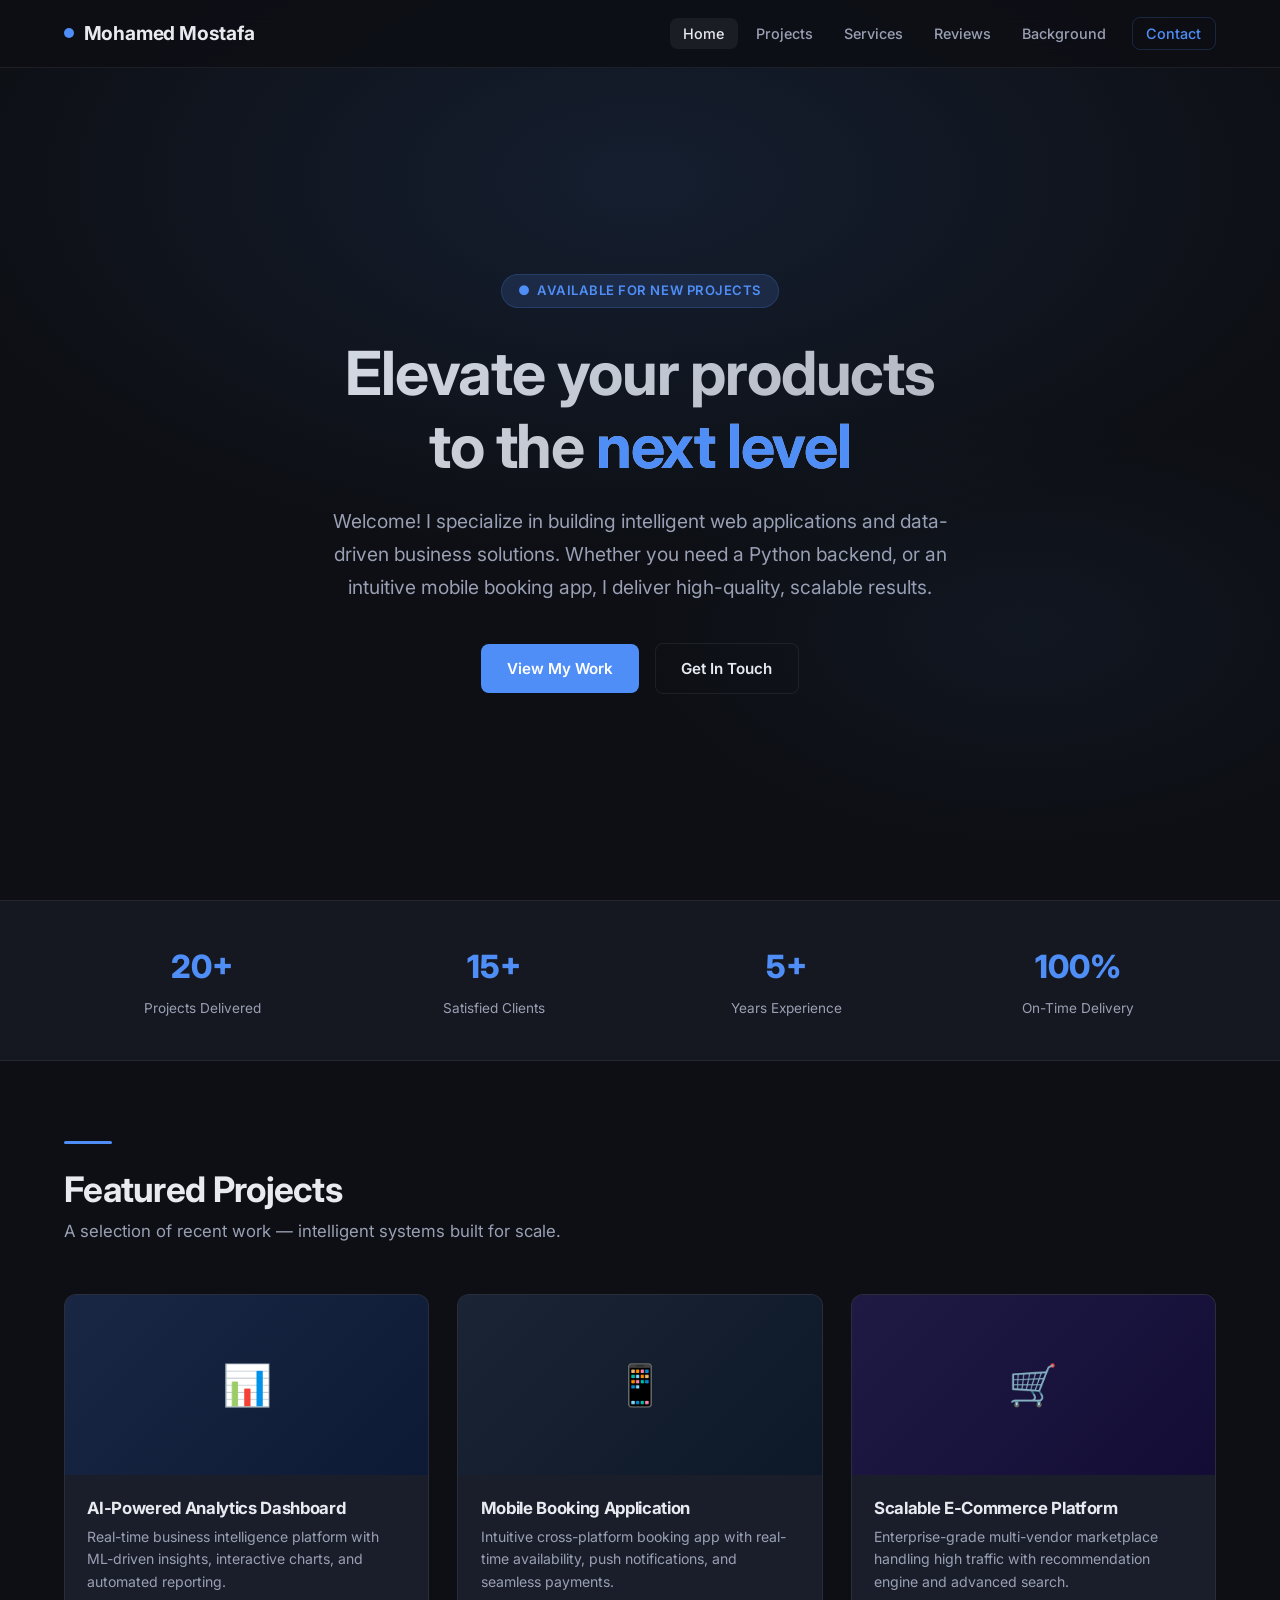
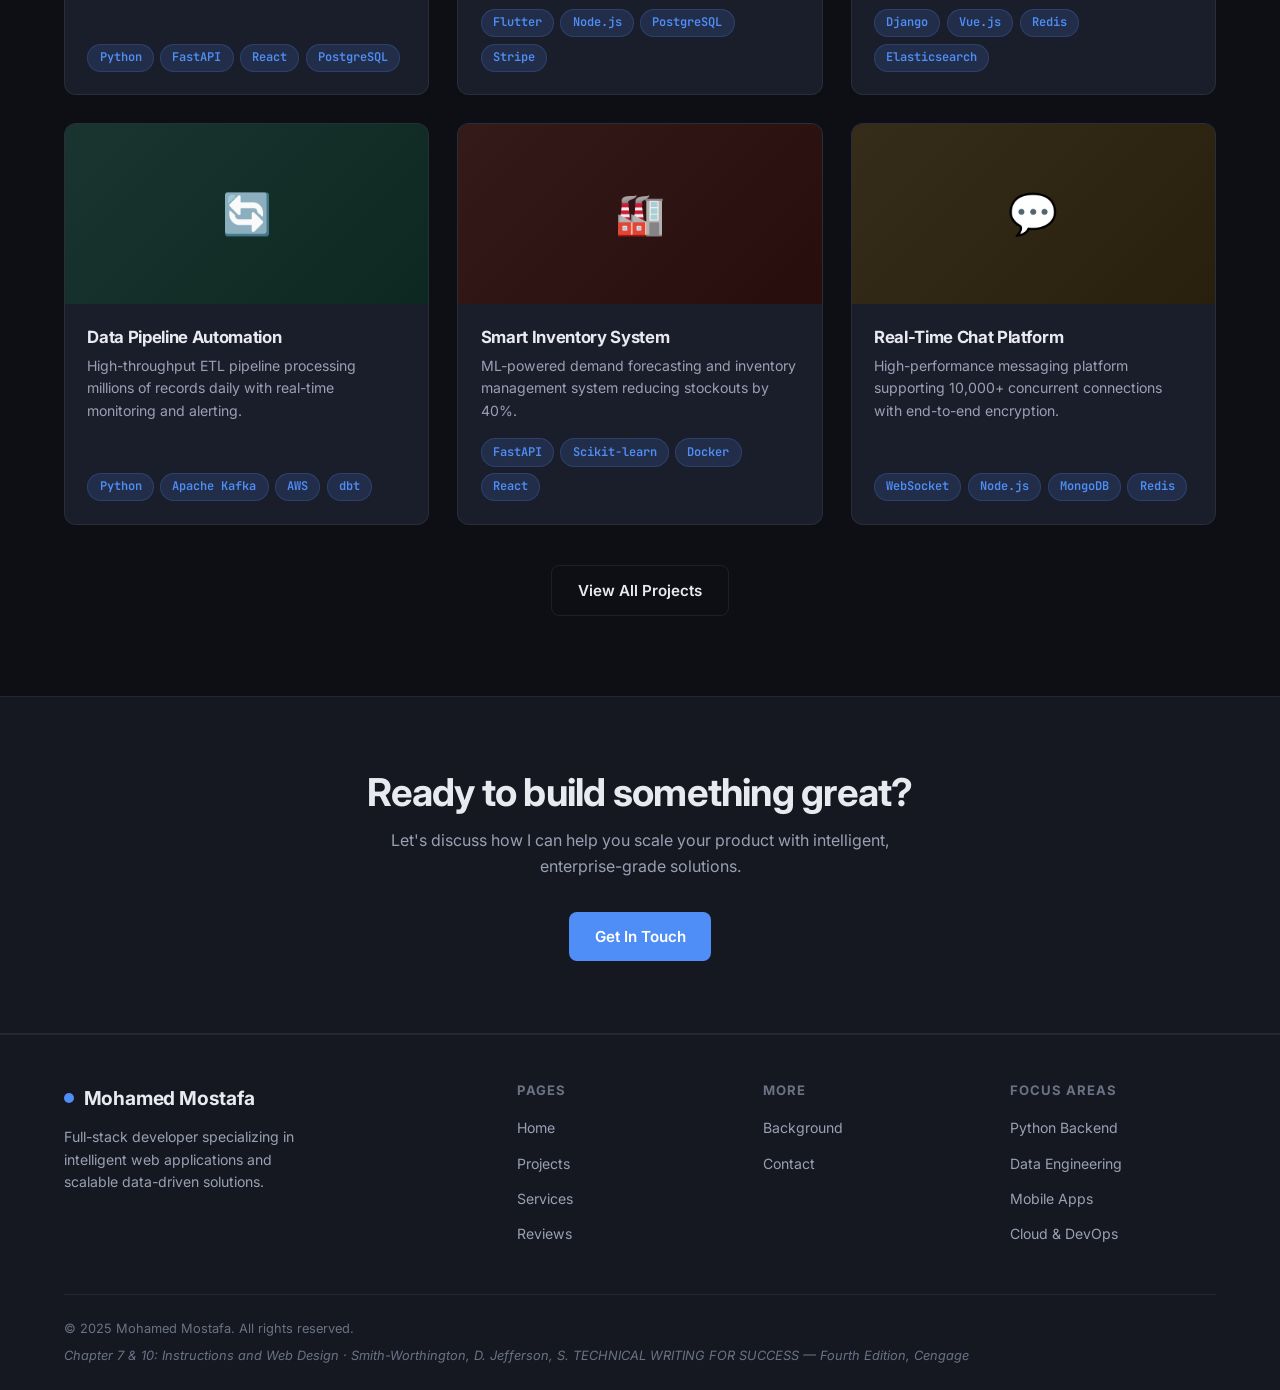
==== index.html @ b65cf5d2 "Add complete 6-page dark-mode web portfolio for technical writing course Co-authored-by: MohamedMost" ====
<!DOCTYPE html>
<html lang="en">
<head>
  <meta charset="UTF-8" />
  <meta name="viewport" content="width=device-width, initial-scale=1.0" />
  <meta name="description" content="Full-stack developer portfolio — intelligent web applications and data-driven business solutions." />
  <title>Mohamed Mostafa — Full-Stack Developer</title>
  <link rel="preconnect" href="https://fonts.googleapis.com" />
  <link rel="preconnect" href="https://fonts.gstatic.com" crossorigin />
  <link href="https://fonts.googleapis.com/css2?family=Inter:wght@400;500;600;700;800&family=JetBrains+Mono:wght@400;600&display=swap" rel="stylesheet" />
  <link rel="stylesheet" href="css/style.css" />
</head>
<body>

  <!-- ===== NAVIGATION ===== -->
  <nav class="navbar" role="navigation" aria-label="Main navigation">
    <div class="container nav-inner">
      <a href="index.html" class="nav-logo" aria-label="Mohamed Mostafa — home">
        <span class="logo-dot" aria-hidden="true"></span>
        Mohamed Mostafa
      </a>
      <button class="nav-toggle" aria-controls="nav-links" aria-expanded="false" aria-label="Toggle navigation menu">
        <span></span><span></span><span></span>
      </button>
      <ul class="nav-links" id="nav-links" role="list">
        <li><a href="index.html">Home</a></li>
        <li><a href="projects.html">Projects</a></li>
        <li><a href="services.html">Services</a></li>
        <li><a href="reviews.html">Reviews</a></li>
        <li><a href="academic.html">Background</a></li>
        <li><a href="contact.html" class="nav-cta">Contact</a></li>
      </ul>
    </div>
  </nav>

  <!-- ===== HERO ===== -->
  <main id="main-content">
  <section class="hero" aria-label="Hero introduction">
    <div class="container">
      <div class="hero-badge" aria-label="Availability status">
        <span aria-hidden="true">●</span> Available for new projects
      </div>
      <h1>
        Elevate your products<br />
        to the <span class="accent-word">next level</span>
      </h1>
      <p class="hero-subtext">
        Welcome! I specialize in building intelligent web applications and data-driven business solutions.
        Whether you need a Python backend, or an intuitive mobile booking app, I deliver high-quality,
        scalable results.
      </p>
      <div class="hero-cta">
        <a href="projects.html" class="btn btn-primary">View My Work</a>
        <a href="contact.html" class="btn btn-outline">Get In Touch</a>
      </div>
    </div>
  </section>

  <!-- ===== STATS ===== -->
  <div class="stats-strip" aria-label="Key statistics">
    <div class="container">
      <div class="stats-grid">
        <div class="stat-item">
          <span class="stat-number" aria-label="20 plus projects delivered">20+</span>
          <span class="stat-label">Projects Delivered</span>
        </div>
        <div class="stat-item">
          <span class="stat-number" aria-label="15 plus satisfied clients">15+</span>
          <span class="stat-label">Satisfied Clients</span>
        </div>
        <div class="stat-item">
          <span class="stat-number" aria-label="5 plus years of experience">5+</span>
          <span class="stat-label">Years Experience</span>
        </div>
        <div class="stat-item">
          <span class="stat-number" aria-label="100 percent on-time delivery">100%</span>
          <span class="stat-label">On-Time Delivery</span>
        </div>
      </div>
    </div>
  </div>

  <!-- ===== FEATURED PROJECTS ===== -->
  <section id="projects" aria-labelledby="projects-heading">
    <div class="container">
      <div class="divider" aria-hidden="true"></div>
      <h2 class="section-title" id="projects-heading">Featured Projects</h2>
      <p class="section-subtitle">A selection of recent work — intelligent systems built for scale.</p>

      <div class="projects-grid">

        <!-- Card 1 -->
        <article class="project-card reveal" aria-label="AI Analytics Dashboard project">
          <div class="project-img-placeholder project-img-1" role="img" aria-label="Analytics dashboard screenshot placeholder">
            📊
          </div>
          <div class="project-card-body">
            <h3 class="project-card-title">AI-Powered Analytics Dashboard</h3>
            <p class="project-card-desc">Real-time business intelligence platform with ML-driven insights, interactive charts, and automated reporting.</p>
            <ul class="tech-stack" aria-label="Technologies used">
              <li class="tech-tag">Python</li>
              <li class="tech-tag">FastAPI</li>
              <li class="tech-tag">React</li>
              <li class="tech-tag">PostgreSQL</li>
            </ul>
          </div>
        </article>

        <!-- Card 2 -->
        <article class="project-card reveal" aria-label="Mobile Booking App project">
          <div class="project-img-placeholder project-img-2" role="img" aria-label="Mobile booking app screenshot placeholder">
            📱
          </div>
          <div class="project-card-body">
            <h3 class="project-card-title">Mobile Booking Application</h3>
            <p class="project-card-desc">Intuitive cross-platform booking app with real-time availability, push notifications, and seamless payments.</p>
            <ul class="tech-stack" aria-label="Technologies used">
              <li class="tech-tag">Flutter</li>
              <li class="tech-tag">Node.js</li>
              <li class="tech-tag">PostgreSQL</li>
              <li class="tech-tag">Stripe</li>
            </ul>
          </div>
        </article>

        <!-- Card 3 -->
        <article class="project-card reveal" aria-label="E-Commerce Platform project">
          <div class="project-img-placeholder project-img-3" role="img" aria-label="E-commerce platform screenshot placeholder">
            🛒
          </div>
          <div class="project-card-body">
            <h3 class="project-card-title">Scalable E-Commerce Platform</h3>
            <p class="project-card-desc">Enterprise-grade multi-vendor marketplace handling high traffic with recommendation engine and advanced search.</p>
            <ul class="tech-stack" aria-label="Technologies used">
              <li class="tech-tag">Django</li>
              <li class="tech-tag">Vue.js</li>
              <li class="tech-tag">Redis</li>
              <li class="tech-tag">Elasticsearch</li>
            </ul>
          </div>
        </article>

        <!-- Card 4 -->
        <article class="project-card reveal" aria-label="Data Pipeline project">
          <div class="project-img-placeholder project-img-4" role="img" aria-label="Data pipeline screenshot placeholder">
            🔄
          </div>
          <div class="project-card-body">
            <h3 class="project-card-title">Data Pipeline Automation</h3>
            <p class="project-card-desc">High-throughput ETL pipeline processing millions of records daily with real-time monitoring and alerting.</p>
            <ul class="tech-stack" aria-label="Technologies used">
              <li class="tech-tag">Python</li>
              <li class="tech-tag">Apache Kafka</li>
              <li class="tech-tag">AWS</li>
              <li class="tech-tag">dbt</li>
            </ul>
          </div>
        </article>

        <!-- Card 5 -->
        <article class="project-card reveal" aria-label="Smart Inventory System project">
          <div class="project-img-placeholder project-img-5" role="img" aria-label="Inventory system screenshot placeholder">
            🏭
          </div>
          <div class="project-card-body">
            <h3 class="project-card-title">Smart Inventory System</h3>
            <p class="project-card-desc">ML-powered demand forecasting and inventory management system reducing stockouts by 40%.</p>
            <ul class="tech-stack" aria-label="Technologies used">
              <li class="tech-tag">FastAPI</li>
              <li class="tech-tag">Scikit-learn</li>
              <li class="tech-tag">Docker</li>
              <li class="tech-tag">React</li>
            </ul>
          </div>
        </article>

        <!-- Card 6 -->
        <article class="project-card reveal" aria-label="Real-time Chat Application project">
          <div class="project-img-placeholder project-img-6" role="img" aria-label="Chat application screenshot placeholder">
            💬
          </div>
          <div class="project-card-body">
            <h3 class="project-card-title">Real-Time Chat Platform</h3>
            <p class="project-card-desc">High-performance messaging platform supporting 10,000+ concurrent connections with end-to-end encryption.</p>
            <ul class="tech-stack" aria-label="Technologies used">
              <li class="tech-tag">WebSocket</li>
              <li class="tech-tag">Node.js</li>
              <li class="tech-tag">MongoDB</li>
              <li class="tech-tag">Redis</li>
            </ul>
          </div>
        </article>

      </div>

      <div style="text-align:center; margin-top:2.5rem;">
        <a href="projects.html" class="btn btn-outline">View All Projects</a>
      </div>
    </div>
  </section>

  <!-- ===== CONTACT CTA ===== -->
  <section class="cta-banner" aria-label="Call to action">
    <div class="container">
      <h2>Ready to build something great?</h2>
      <p>Let's discuss how I can help you scale your product with intelligent, enterprise-grade solutions.</p>
      <a href="contact.html" class="btn btn-primary">Get In Touch</a>
    </div>
  </section>
  </main>

  <!-- ===== FOOTER ===== -->
  <footer class="site-footer" role="contentinfo">
    <div class="container">
      <div class="footer-grid">
        <div class="footer-brand">
          <a href="index.html" class="nav-logo">
            <span class="logo-dot" aria-hidden="true"></span>
            Mohamed Mostafa
          </a>
          <p>Full-stack developer specializing in intelligent web applications and scalable data-driven solutions.</p>
        </div>
        <div class="footer-col">
          <h4>Pages</h4>
          <ul>
            <li><a href="index.html">Home</a></li>
            <li><a href="projects.html">Projects</a></li>
            <li><a href="services.html">Services</a></li>
            <li><a href="reviews.html">Reviews</a></li>
          </ul>
        </div>
        <div class="footer-col">
          <h4>More</h4>
          <ul>
            <li><a href="academic.html">Background</a></li>
            <li><a href="contact.html">Contact</a></li>
          </ul>
        </div>
        <div class="footer-col">
          <h4>Focus Areas</h4>
          <ul>
            <li><a href="services.html">Python Backend</a></li>
            <li><a href="services.html">Data Engineering</a></li>
            <li><a href="services.html">Mobile Apps</a></li>
            <li><a href="services.html">Cloud &amp; DevOps</a></li>
          </ul>
        </div>
      </div>
      <div class="footer-bottom">
        <p>© 2025 Mohamed Mostafa. All rights reserved.</p>
        <p class="footer-course-note">
          Chapter 7 &amp; 10: Instructions and Web Design ·
          Smith-Worthington, D. Jefferson, S. <em>TECHNICAL WRITING FOR SUCCESS</em> — Fourth Edition, Cengage
        </p>
      </div>
    </div>
  </footer>

  <script src="js/main.js"></script>
</body>
</html>
---- css/style.css ----
/* ============================================================
   PORTFOLIO — Dark Mode, Grid Layout, Card-Based Design
   Chapter 7 & 10: Instructions and Web Design
   ============================================================ */

/* ---------- CSS Custom Properties ---------- */
:root {
  --bg-primary:   #0d0f14;
  --bg-secondary: #151820;
  --bg-card:      #1a1e2b;
  --bg-card-hover:#1f2435;
  --accent:       #4f8ef7;
  --accent-hover: #6aa3ff;
  --accent-dim:   rgba(79, 142, 247, 0.15);
  --text-primary: #e8eaf0;
  --text-secondary: #9aa0b4;
  --text-muted:   #6b7285;
  --border:       rgba(79, 142, 247, 0.2);
  --border-card:  rgba(255, 255, 255, 0.07);
  --shadow:       0 4px 24px rgba(0, 0, 0, 0.45);
  --shadow-card:  0 8px 32px rgba(0, 0, 0, 0.5);
  --radius:       12px;
  --radius-sm:    8px;
  --font-main:    'Inter', 'Segoe UI', system-ui, sans-serif;
  --font-mono:    'JetBrains Mono', 'Fira Code', monospace;
  --nav-height:   68px;
  --transition:   0.25s ease;
}

/* ---------- Reset & Base ---------- */
*, *::before, *::after {
  box-sizing: border-box;
  margin: 0;
  padding: 0;
}

html {
  scroll-behavior: smooth;
  font-size: 16px;
}

body {
  font-family: var(--font-main);
  background-color: var(--bg-primary);
  color: var(--text-primary);
  line-height: 1.65;
  min-height: 100vh;
  display: flex;
  flex-direction: column;
  -webkit-font-smoothing: antialiased;
}

img {
  max-width: 100%;
  display: block;
}

a {
  color: var(--accent);
  text-decoration: none;
  transition: color var(--transition);
}

a:hover, a:focus {
  color: var(--accent-hover);
}

/* Focus ring for keyboard navigation */
:focus-visible {
  outline: 2px solid var(--accent);
  outline-offset: 3px;
  border-radius: 4px;
}

ul { list-style: none; }

/* ---------- Typography ---------- */
h1, h2, h3, h4, h5, h6 {
  font-weight: 700;
  line-height: 1.2;
  letter-spacing: -0.02em;
}

h1 { font-size: clamp(2.2rem, 5vw, 3.8rem); }
h2 { font-size: clamp(1.6rem, 3vw, 2.4rem); }
h3 { font-size: clamp(1.1rem, 2vw, 1.4rem); }

.section-title {
  font-size: clamp(1.6rem, 3vw, 2.2rem);
  margin-bottom: 0.5rem;
  color: var(--text-primary);
}

.section-subtitle {
  color: var(--text-secondary);
  font-size: 1.05rem;
  margin-bottom: 3rem;
}

/* ---------- Layout Helpers ---------- */
.container {
  width: 100%;
  max-width: 1200px;
  margin: 0 auto;
  padding: 0 1.5rem;
}

section {
  padding: 5rem 0;
}

.page-hero {
  padding: 8rem 0 4rem;
  text-align: center;
  background: linear-gradient(180deg, var(--bg-secondary) 0%, var(--bg-primary) 100%);
}

.page-hero h1 {
  margin-bottom: 1rem;
}

.page-hero p {
  color: var(--text-secondary);
  font-size: 1.15rem;
  max-width: 600px;
  margin: 0 auto;
}

/* ---------- Navigation ---------- */
.navbar {
  position: fixed;
  top: 0;
  left: 0;
  right: 0;
  height: var(--nav-height);
  z-index: 1000;
  background: rgba(13, 15, 20, 0.85);
  backdrop-filter: blur(14px);
  -webkit-backdrop-filter: blur(14px);
  border-bottom: 1px solid var(--border-card);
  transition: background var(--transition);
}

.navbar.scrolled {
  background: rgba(13, 15, 20, 0.97);
  box-shadow: var(--shadow);
}

.nav-inner {
  display: flex;
  align-items: center;
  justify-content: space-between;
  height: 100%;
}

.nav-logo {
  display: flex;
  align-items: center;
  gap: 0.6rem;
  font-weight: 700;
  font-size: 1.2rem;
  color: var(--text-primary);
  letter-spacing: -0.01em;
}

.nav-logo .logo-dot {
  width: 10px;
  height: 10px;
  background: var(--accent);
  border-radius: 50%;
  display: inline-block;
}

.nav-links {
  display: flex;
  align-items: center;
  gap: 0.25rem;
}

.nav-links a {
  color: var(--text-secondary);
  font-size: 0.9rem;
  font-weight: 500;
  padding: 0.45rem 0.85rem;
  border-radius: var(--radius-sm);
  transition: color var(--transition), background var(--transition);
}

.nav-links a:hover,
.nav-links a.active {
  color: var(--text-primary);
  background: rgba(255, 255, 255, 0.06);
}

.nav-links a.nav-cta {
  color: var(--accent);
  border: 1px solid var(--border);
  margin-left: 0.5rem;
}

.nav-links a.nav-cta:hover {
  background: var(--accent-dim);
  color: var(--accent-hover);
}

/* Hamburger menu */
.nav-toggle {
  display: none;
  flex-direction: column;
  gap: 5px;
  background: none;
  border: none;
  cursor: pointer;
  padding: 6px;
  border-radius: var(--radius-sm);
}

.nav-toggle span {
  display: block;
  width: 24px;
  height: 2px;
  background: var(--text-primary);
  border-radius: 2px;
  transition: transform var(--transition), opacity var(--transition);
}

.nav-toggle.open span:nth-child(1) { transform: translateY(7px) rotate(45deg); }
.nav-toggle.open span:nth-child(2) { opacity: 0; }
.nav-toggle.open span:nth-child(3) { transform: translateY(-7px) rotate(-45deg); }

/* ---------- Buttons ---------- */
.btn {
  display: inline-flex;
  align-items: center;
  gap: 0.5rem;
  padding: 0.75rem 1.6rem;
  border-radius: var(--radius-sm);
  font-size: 0.95rem;
  font-weight: 600;
  cursor: pointer;
  border: none;
  transition: all var(--transition);
  text-decoration: none;
  white-space: nowrap;
}

.btn-primary {
  background: var(--accent);
  color: #fff;
}

.btn-primary:hover {
  background: var(--accent-hover);
  color: #fff;
  transform: translateY(-2px);
  box-shadow: 0 8px 24px rgba(79, 142, 247, 0.35);
}

.btn-outline {
  background: transparent;
  color: var(--text-primary);
  border: 1px solid var(--border-card);
}

.btn-outline:hover {
  border-color: var(--accent);
  color: var(--accent);
  background: var(--accent-dim);
}

/* ---------- Hero Section (Homepage) ---------- */
.hero {
  min-height: 100vh;
  display: flex;
  align-items: center;
  justify-content: center;
  text-align: center;
  padding: calc(var(--nav-height) + 4rem) 1.5rem 4rem;
  position: relative;
  overflow: hidden;
  background: var(--bg-primary);
}

.hero::before {
  content: '';
  position: absolute;
  inset: 0;
  background:
    radial-gradient(ellipse 80% 60% at 50% 20%, rgba(79, 142, 247, 0.12) 0%, transparent 70%),
    radial-gradient(ellipse 50% 40% at 80% 70%, rgba(79, 142, 247, 0.06) 0%, transparent 60%);
  pointer-events: none;
}

.hero-badge {
  display: inline-flex;
  align-items: center;
  gap: 0.4rem;
  background: var(--accent-dim);
  color: var(--accent);
  border: 1px solid var(--border);
  border-radius: 100px;
  padding: 0.35rem 1rem;
  font-size: 0.82rem;
  font-weight: 600;
  margin-bottom: 1.8rem;
  letter-spacing: 0.04em;
  text-transform: uppercase;
}

.hero h1 {
  margin-bottom: 1.4rem;
  background: linear-gradient(135deg, var(--text-primary) 0%, rgba(232,234,240,0.7) 100%);
  -webkit-background-clip: text;
  -webkit-text-fill-color: transparent;
  background-clip: text;
}

.hero h1 .accent-word {
  -webkit-text-fill-color: var(--accent);
}

.hero-subtext {
  color: var(--text-secondary);
  font-size: clamp(1rem, 2vw, 1.2rem);
  max-width: 640px;
  margin: 0 auto 2.5rem;
  line-height: 1.7;
}

.hero-cta {
  display: flex;
  align-items: center;
  justify-content: center;
  gap: 1rem;
  flex-wrap: wrap;
}

/* ---------- Stats Strip ---------- */
.stats-strip {
  padding: 2.5rem 0;
  border-top: 1px solid var(--border-card);
  border-bottom: 1px solid var(--border-card);
  background: var(--bg-secondary);
}

.stats-grid {
  display: grid;
  grid-template-columns: repeat(4, 1fr);
  gap: 1rem;
  text-align: center;
}

.stat-item .stat-number {
  font-size: 2rem;
  font-weight: 800;
  color: var(--accent);
  display: block;
}

.stat-item .stat-label {
  font-size: 0.85rem;
  color: var(--text-secondary);
}

/* ---------- Project Cards ---------- */
.projects-grid {
  display: grid;
  grid-template-columns: repeat(auto-fill, minmax(320px, 1fr));
  gap: 1.75rem;
}

.project-card {
  background: var(--bg-card);
  border: 1px solid var(--border-card);
  border-radius: var(--radius);
  overflow: hidden;
  transition: transform var(--transition), box-shadow var(--transition), border-color var(--transition);
  display: flex;
  flex-direction: column;
}

.project-card:hover {
  transform: translateY(-5px);
  box-shadow: var(--shadow-card);
  border-color: var(--border);
  background: var(--bg-card-hover);
}

.project-card-image {
  width: 100%;
  height: 180px;
  object-fit: cover;
  background: var(--bg-secondary);
}

.project-card-body {
  padding: 1.4rem;
  flex: 1;
  display: flex;
  flex-direction: column;
}

.project-card-title {
  font-size: 1.05rem;
  font-weight: 700;
  margin-bottom: 0.5rem;
  color: var(--text-primary);
}

.project-card-desc {
  color: var(--text-secondary);
  font-size: 0.88rem;
  line-height: 1.6;
  margin-bottom: 1rem;
  flex: 1;
}

.tech-stack {
  display: flex;
  flex-wrap: wrap;
  gap: 0.4rem;
  margin-top: auto;
}

.tech-tag {
  background: var(--accent-dim);
  color: var(--accent);
  border: 1px solid var(--border);
  border-radius: 100px;
  padding: 0.2rem 0.7rem;
  font-size: 0.75rem;
  font-weight: 600;
  font-family: var(--font-mono);
}

/* ---------- Services ---------- */
.services-grid {
  display: grid;
  grid-template-columns: repeat(auto-fill, minmax(280px, 1fr));
  gap: 1.5rem;
}

.service-card {
  background: var(--bg-card);
  border: 1px solid var(--border-card);
  border-radius: var(--radius);
  padding: 2rem 1.75rem;
  transition: transform var(--transition), box-shadow var(--transition), border-color var(--transition);
}

.service-card:hover {
  transform: translateY(-4px);
  box-shadow: var(--shadow-card);
  border-color: var(--border);
}

.service-icon {
  width: 52px;
  height: 52px;
  background: var(--accent-dim);
  border: 1px solid var(--border);
  border-radius: var(--radius-sm);
  display: flex;
  align-items: center;
  justify-content: center;
  margin-bottom: 1.25rem;
  font-size: 1.5rem;
}

.service-card h3 {
  margin-bottom: 0.6rem;
  font-size: 1.1rem;
}

.service-card p {
  color: var(--text-secondary);
  font-size: 0.9rem;
  line-height: 1.6;
}

/* ---------- Reviews ---------- */
.reviews-grid {
  display: grid;
  grid-template-columns: repeat(auto-fill, minmax(300px, 1fr));
  gap: 1.75rem;
}

.review-card {
  background: var(--bg-card);
  border: 1px solid var(--border-card);
  border-radius: var(--radius);
  padding: 1.75rem;
  transition: border-color var(--transition), box-shadow var(--transition);
  position: relative;
}

.review-card:hover {
  border-color: var(--border);
  box-shadow: var(--shadow-card);
}

.review-card::before {
  content: '\201C';
  position: absolute;
  top: 1rem;
  right: 1.4rem;
  font-size: 4rem;
  line-height: 1;
  color: var(--accent);
  opacity: 0.25;
  font-family: Georgia, serif;
}

.stars {
  color: #f4b942;
  font-size: 0.9rem;
  margin-bottom: 0.9rem;
  letter-spacing: 2px;
}

.review-text {
  color: var(--text-secondary);
  font-size: 0.93rem;
  line-height: 1.7;
  margin-bottom: 1.25rem;
  font-style: italic;
}

.reviewer {
  display: flex;
  align-items: center;
  gap: 0.75rem;
}

.reviewer-avatar {
  width: 42px;
  height: 42px;
  border-radius: 50%;
  background: var(--accent-dim);
  border: 1px solid var(--border);
  display: flex;
  align-items: center;
  justify-content: center;
  font-weight: 700;
  font-size: 0.9rem;
  color: var(--accent);
  flex-shrink: 0;
}

.reviewer-info .reviewer-name {
  font-weight: 600;
  font-size: 0.92rem;
  color: var(--text-primary);
}

.reviewer-info .reviewer-role {
  font-size: 0.8rem;
  color: var(--text-muted);
}

/* ---------- Contact Section ---------- */
.contact-wrapper {
  display: grid;
  grid-template-columns: 1fr 1.4fr;
  gap: 4rem;
  align-items: start;
}

.contact-info h2 { margin-bottom: 0.75rem; }
.contact-info p { color: var(--text-secondary); margin-bottom: 2rem; }

.contact-details {
  display: flex;
  flex-direction: column;
  gap: 1rem;
}

.contact-item {
  display: flex;
  align-items: center;
  gap: 0.85rem;
  color: var(--text-secondary);
  font-size: 0.92rem;
}

.contact-item .contact-icon {
  width: 38px;
  height: 38px;
  background: var(--accent-dim);
  border: 1px solid var(--border);
  border-radius: var(--radius-sm);
  display: flex;
  align-items: center;
  justify-content: center;
  font-size: 1rem;
  flex-shrink: 0;
}

.contact-form {
  background: var(--bg-card);
  border: 1px solid var(--border-card);
  border-radius: var(--radius);
  padding: 2.25rem;
}

.form-group {
  margin-bottom: 1.25rem;
}

.form-row {
  display: grid;
  grid-template-columns: 1fr 1fr;
  gap: 1rem;
}

.form-group label {
  display: block;
  font-size: 0.85rem;
  font-weight: 600;
  color: var(--text-secondary);
  margin-bottom: 0.45rem;
}

.form-group input,
.form-group textarea,
.form-group select {
  width: 100%;
  background: var(--bg-secondary);
  border: 1px solid var(--border-card);
  color: var(--text-primary);
  padding: 0.7rem 1rem;
  border-radius: var(--radius-sm);
  font-size: 0.92rem;
  font-family: var(--font-main);
  transition: border-color var(--transition), box-shadow var(--transition);
  outline: none;
}

.form-group input:focus,
.form-group textarea:focus,
.form-group select:focus {
  border-color: var(--accent);
  box-shadow: 0 0 0 3px rgba(79, 142, 247, 0.15);
}

.form-group textarea {
  resize: vertical;
  min-height: 120px;
}

.form-group input::placeholder,
.form-group textarea::placeholder {
  color: var(--text-muted);
}

/* ---------- Academic Background ---------- */
.timeline {
  position: relative;
  padding-left: 2rem;
}

.timeline::before {
  content: '';
  position: absolute;
  left: 0;
  top: 0;
  bottom: 0;
  width: 2px;
  background: linear-gradient(to bottom, var(--accent), transparent);
}

.timeline-item {
  position: relative;
  padding-left: 1.5rem;
  padding-bottom: 2.5rem;
}

.timeline-item::before {
  content: '';
  position: absolute;
  left: -0.45rem;
  top: 0.35rem;
  width: 10px;
  height: 10px;
  border-radius: 50%;
  background: var(--accent);
  border: 2px solid var(--bg-primary);
}

.timeline-year {
  font-size: 0.78rem;
  font-weight: 700;
  color: var(--accent);
  text-transform: uppercase;
  letter-spacing: 0.08em;
  margin-bottom: 0.3rem;
  font-family: var(--font-mono);
}

.timeline-item h3 {
  margin-bottom: 0.25rem;
}

.timeline-item .institution {
  color: var(--text-secondary);
  font-size: 0.9rem;
  margin-bottom: 0.5rem;
}

.timeline-item p {
  color: var(--text-muted);
  font-size: 0.88rem;
  line-height: 1.6;
}

.skills-section { margin-top: 2rem; }

.skills-grid {
  display: grid;
  grid-template-columns: repeat(auto-fill, minmax(240px, 1fr));
  gap: 1rem;
}

.skill-group {
  background: var(--bg-card);
  border: 1px solid var(--border-card);
  border-radius: var(--radius);
  padding: 1.25rem;
}

.skill-group h4 {
  font-size: 0.85rem;
  text-transform: uppercase;
  letter-spacing: 0.07em;
  color: var(--accent);
  margin-bottom: 0.75rem;
}

.skill-tags {
  display: flex;
  flex-wrap: wrap;
  gap: 0.4rem;
}

.skill-tag {
  background: var(--bg-secondary);
  color: var(--text-secondary);
  border: 1px solid var(--border-card);
  border-radius: 100px;
  padding: 0.2rem 0.7rem;
  font-size: 0.78rem;
}

/* ---------- Section Divider ---------- */
.divider {
  width: 48px;
  height: 3px;
  background: var(--accent);
  border-radius: 2px;
  margin-bottom: 1.5rem;
}

/* ---------- CTA Banner ---------- */
.cta-banner {
  background: var(--bg-secondary);
  border-top: 1px solid var(--border-card);
  border-bottom: 1px solid var(--border-card);
  text-align: center;
  padding: 4.5rem 1.5rem;
}

.cta-banner h2 { margin-bottom: 0.75rem; }
.cta-banner p {
  color: var(--text-secondary);
  margin-bottom: 2rem;
  max-width: 520px;
  margin-left: auto;
  margin-right: auto;
}

/* ---------- Footer ---------- */
.site-footer {
  background: var(--bg-secondary);
  border-top: 1px solid var(--border-card);
  padding: 3rem 0 1.5rem;
  margin-top: auto;
}

.footer-grid {
  display: grid;
  grid-template-columns: 2fr 1fr 1fr 1fr;
  gap: 2.5rem;
  margin-bottom: 3rem;
}

.footer-brand p {
  color: var(--text-secondary);
  font-size: 0.88rem;
  margin-top: 0.75rem;
  max-width: 260px;
  line-height: 1.6;
}

.footer-col h4 {
  font-size: 0.82rem;
  text-transform: uppercase;
  letter-spacing: 0.08em;
  color: var(--text-muted);
  margin-bottom: 1rem;
}

.footer-col ul {
  display: flex;
  flex-direction: column;
  gap: 0.55rem;
}

.footer-col ul li a {
  color: var(--text-secondary);
  font-size: 0.88rem;
  transition: color var(--transition);
}

.footer-col ul li a:hover { color: var(--text-primary); }

.footer-bottom {
  border-top: 1px solid var(--border-card);
  padding-top: 1.5rem;
  display: flex;
  justify-content: space-between;
  align-items: center;
  flex-wrap: wrap;
  gap: 0.5rem;
}

.footer-bottom p {
  color: var(--text-muted);
  font-size: 0.8rem;
  line-height: 1.5;
}

.footer-course-note {
  font-size: 0.75rem;
  color: var(--text-muted);
  font-style: italic;
}

/* ---------- Page Header Breadcrumb ---------- */
.breadcrumb {
  padding: 1rem 0;
  font-size: 0.82rem;
  color: var(--text-muted);
}

.breadcrumb a {
  color: var(--text-muted);
}

.breadcrumb a:hover { color: var(--accent); }
.breadcrumb span { margin: 0 0.4rem; }

/* ---------- Empty state / success ---------- */
.form-success {
  display: none;
  background: rgba(79, 247, 130, 0.1);
  border: 1px solid rgba(79, 247, 130, 0.3);
  color: #4ff782;
  padding: 1rem 1.25rem;
  border-radius: var(--radius-sm);
  margin-top: 1rem;
  font-size: 0.9rem;
}

/* ---------- Responsive ---------- */
@media (max-width: 900px) {
  .footer-grid {
    grid-template-columns: 1fr 1fr;
  }

  .contact-wrapper {
    grid-template-columns: 1fr;
    gap: 2.5rem;
  }

  .stats-grid {
    grid-template-columns: repeat(2, 1fr);
  }
}

@media (max-width: 640px) {
  :root { --nav-height: 60px; }

  .nav-links {
    display: none;
    position: fixed;
    top: var(--nav-height);
    left: 0;
    right: 0;
    background: var(--bg-primary);
    border-bottom: 1px solid var(--border-card);
    padding: 1rem 1.5rem 1.5rem;
    flex-direction: column;
    align-items: flex-start;
    gap: 0.25rem;
    box-shadow: var(--shadow);
  }

  .nav-links.open {
    display: flex;
  }

  .nav-links a {
    width: 100%;
    padding: 0.65rem 1rem;
  }

  .nav-links a.nav-cta {
    margin-left: 0;
    margin-top: 0.5rem;
  }

  .nav-toggle {
    display: flex;
  }

  .hero {
    padding-top: calc(var(--nav-height) + 3rem);
  }

  .projects-grid {
    grid-template-columns: 1fr;
  }

  .reviews-grid {
    grid-template-columns: 1fr;
  }

  .footer-grid {
    grid-template-columns: 1fr;
  }

  .footer-bottom {
    flex-direction: column;
    text-align: center;
  }

  .form-row {
    grid-template-columns: 1fr;
  }
}

/* ---------- Scroll Reveal Animations ----------
   Elements are ALWAYS visible by default.
   When JS adds the .visible class via IntersectionObserver the
   element plays a one-shot fade-in/up keyframe animation.
   No race condition, no blank cards if JS is slow or disabled.
   ------------------------------------------------------------ */
@keyframes reveal-up {
  from {
    opacity: 0;
    transform: translateY(24px);
  }
  to {
    opacity: 1;
    transform: translateY(0);
  }
}

@media (prefers-reduced-motion: no-preference) {
  .reveal.visible {
    animation: reveal-up 0.55s ease both;
  }
}

/* ---------- SVG Project Placeholder Images ---------- */
.project-img-placeholder {
  width: 100%;
  height: 180px;
  display: flex;
  align-items: center;
  justify-content: center;
  font-size: 2.5rem;
}

.project-img-1 { background: linear-gradient(135deg, #1a2744 0%, #0d1a36 100%); }
.project-img-2 { background: linear-gradient(135deg, #1a2435 0%, #0d1828 100%); }
.project-img-3 { background: linear-gradient(135deg, #1f1a44 0%, #130d36 100%); }
.project-img-4 { background: linear-gradient(135deg, #1a3530 0%, #0d2820 100%); }
.project-img-5 { background: linear-gradient(135deg, #351a1a 0%, #280d0d 100%); }
.project-img-6 { background: linear-gradient(135deg, #352c1a 0%, #28200d 100%); }
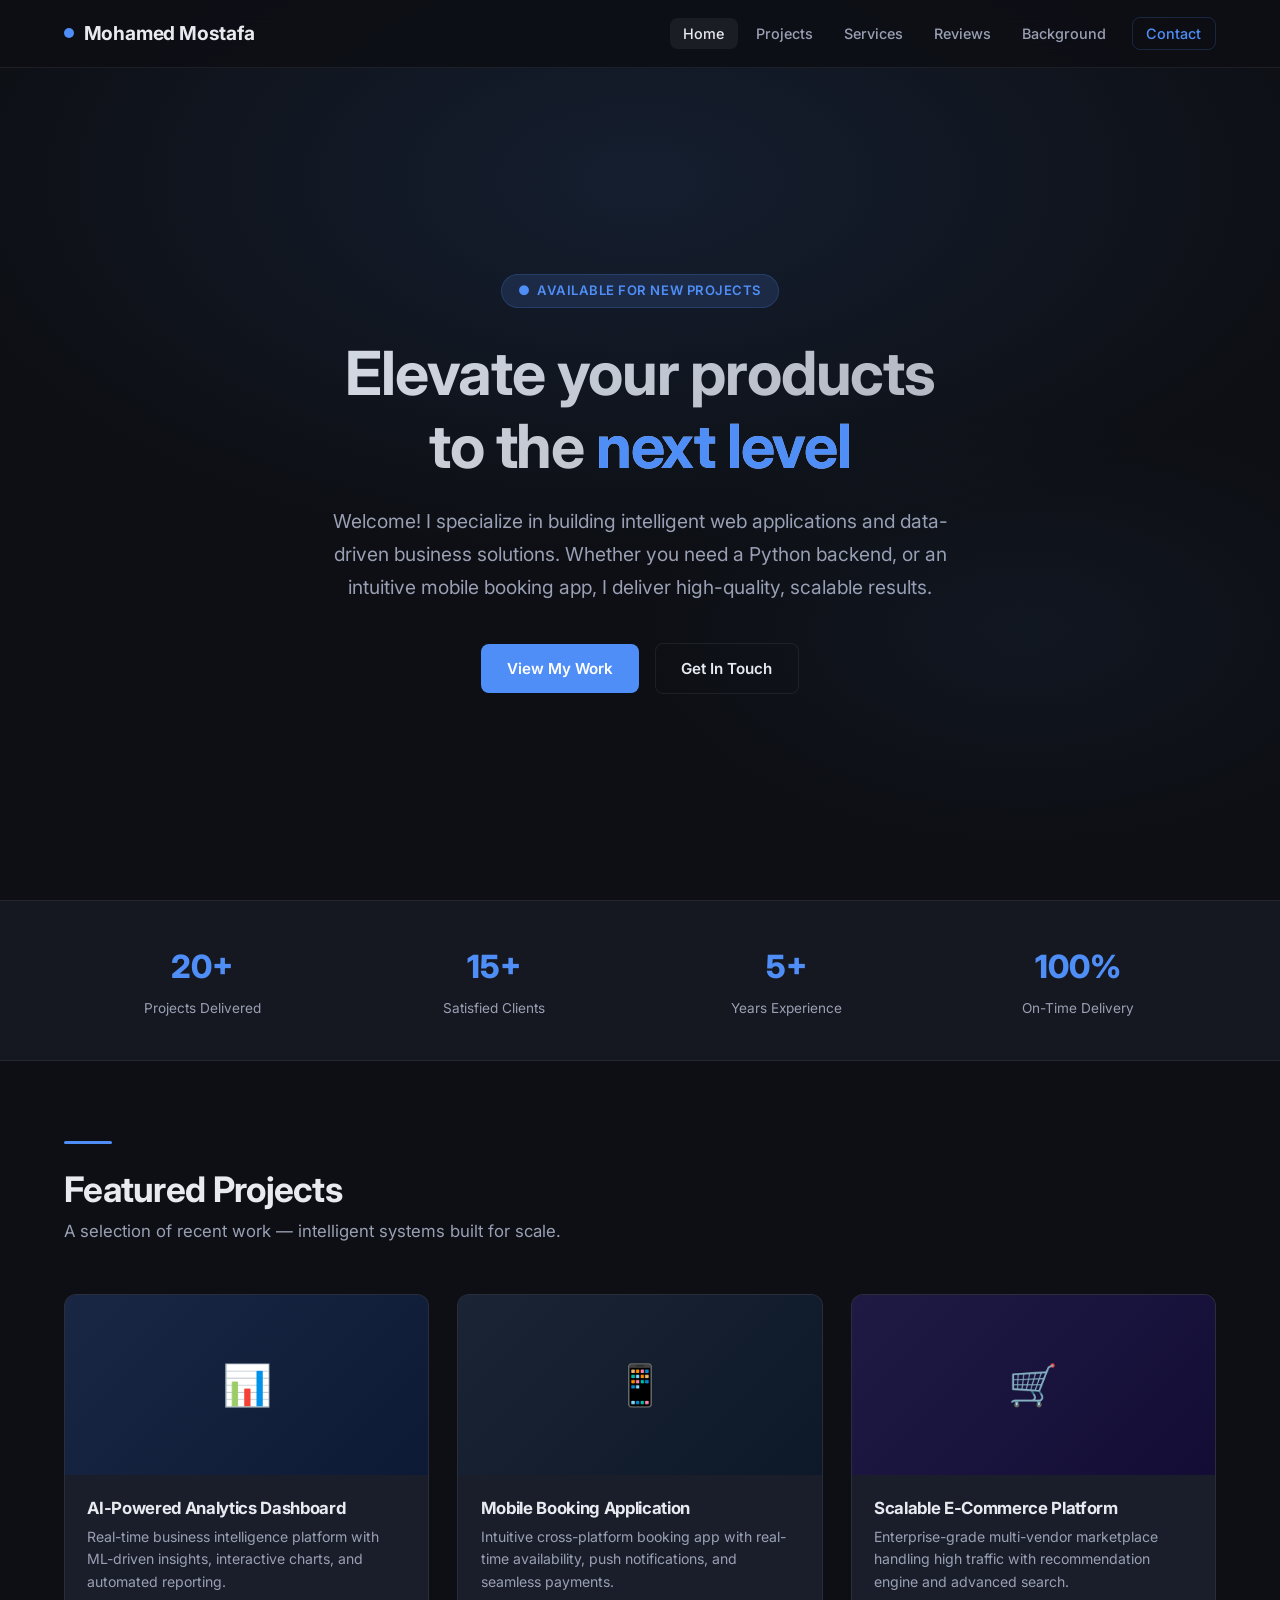
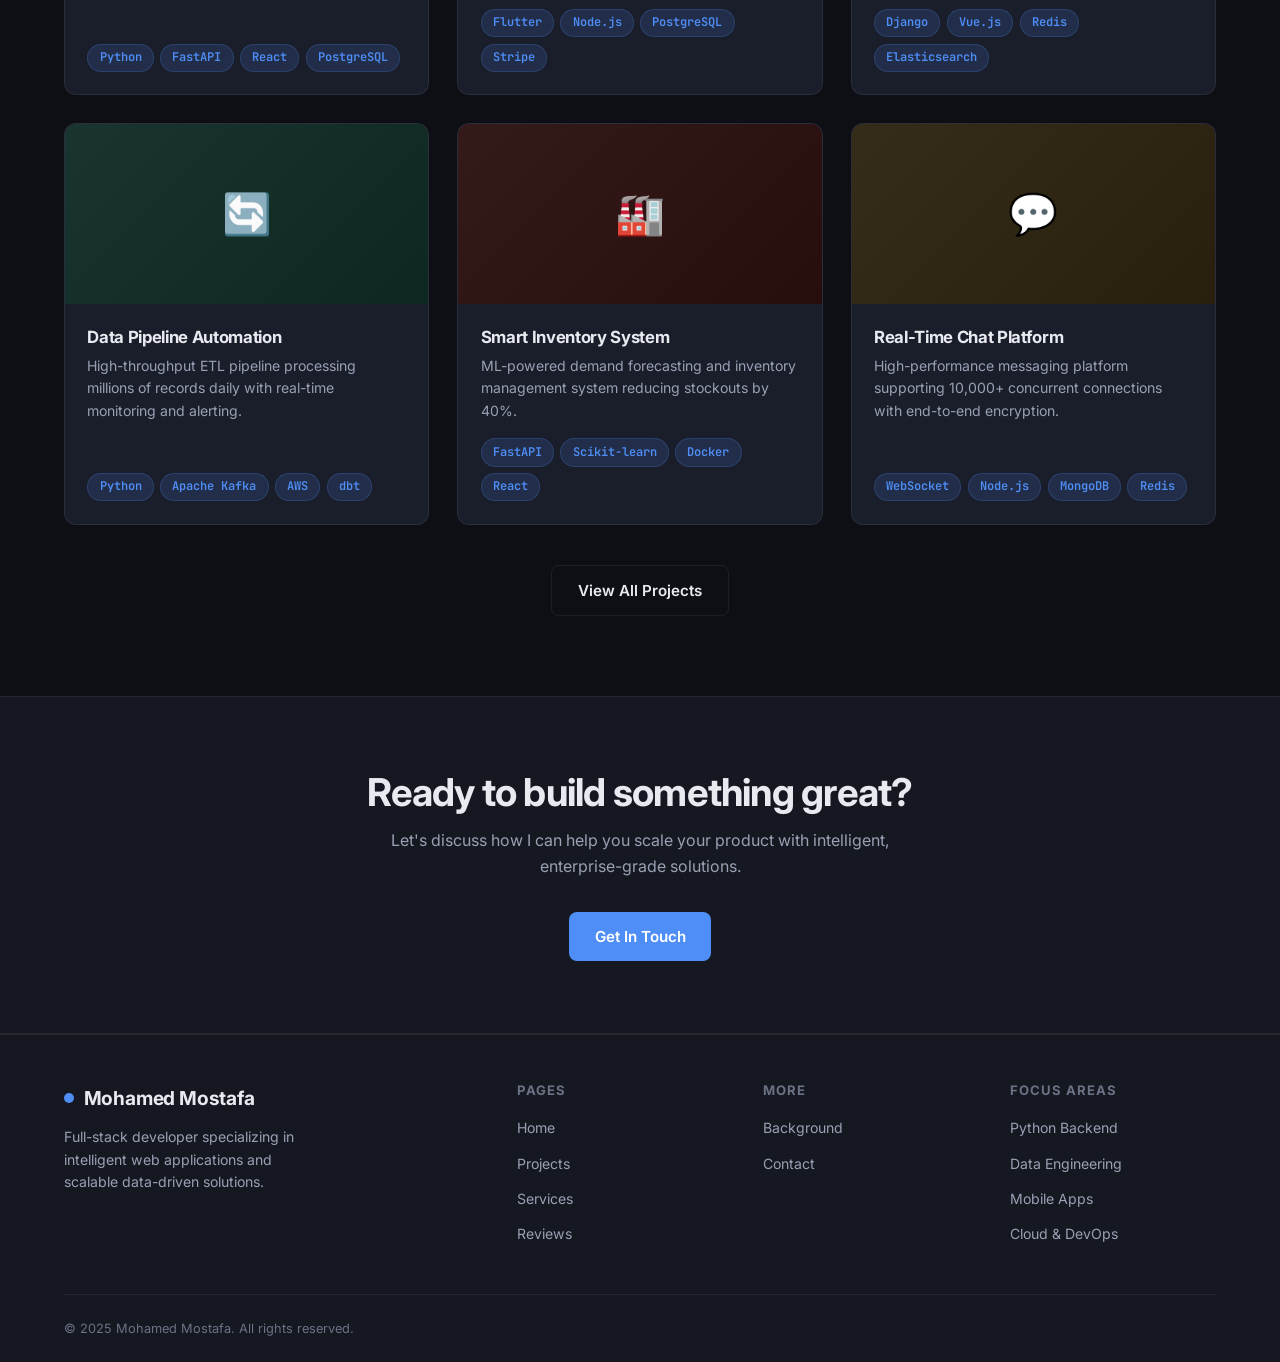
==== commit ad0a4b85: "Remove course footer citation from all pages and CSS Co-authored-by: MohamedMostafa259 <138163382+Mo" ====
--- a/index.html
+++ b/index.html
@@ -248,10 +248,6 @@
       </div>
       <div class="footer-bottom">
         <p>© 2025 Mohamed Mostafa. All rights reserved.</p>
-        <p class="footer-course-note">
-          Chapter 7 &amp; 10: Instructions and Web Design ·
-          Smith-Worthington, D. Jefferson, S. <em>TECHNICAL WRITING FOR SUCCESS</em> — Fourth Edition, Cengage
-        </p>
       </div>
     </div>
   </footer>
--- a/css/style.css
+++ b/css/style.css
@@ -1,6 +1,5 @@
 /* ============================================================
    PORTFOLIO — Dark Mode, Grid Layout, Card-Based Design
-   Chapter 7 & 10: Instructions and Web Design
    ============================================================ */
 
 /* ---------- CSS Custom Properties ---------- */
@@ -839,11 +838,6 @@
   line-height: 1.5;
 }
 
-.footer-course-note {
-  font-size: 0.75rem;
-  color: var(--text-muted);
-  font-style: italic;
-}
 
 /* ---------- Page Header Breadcrumb ---------- */
 .breadcrumb {
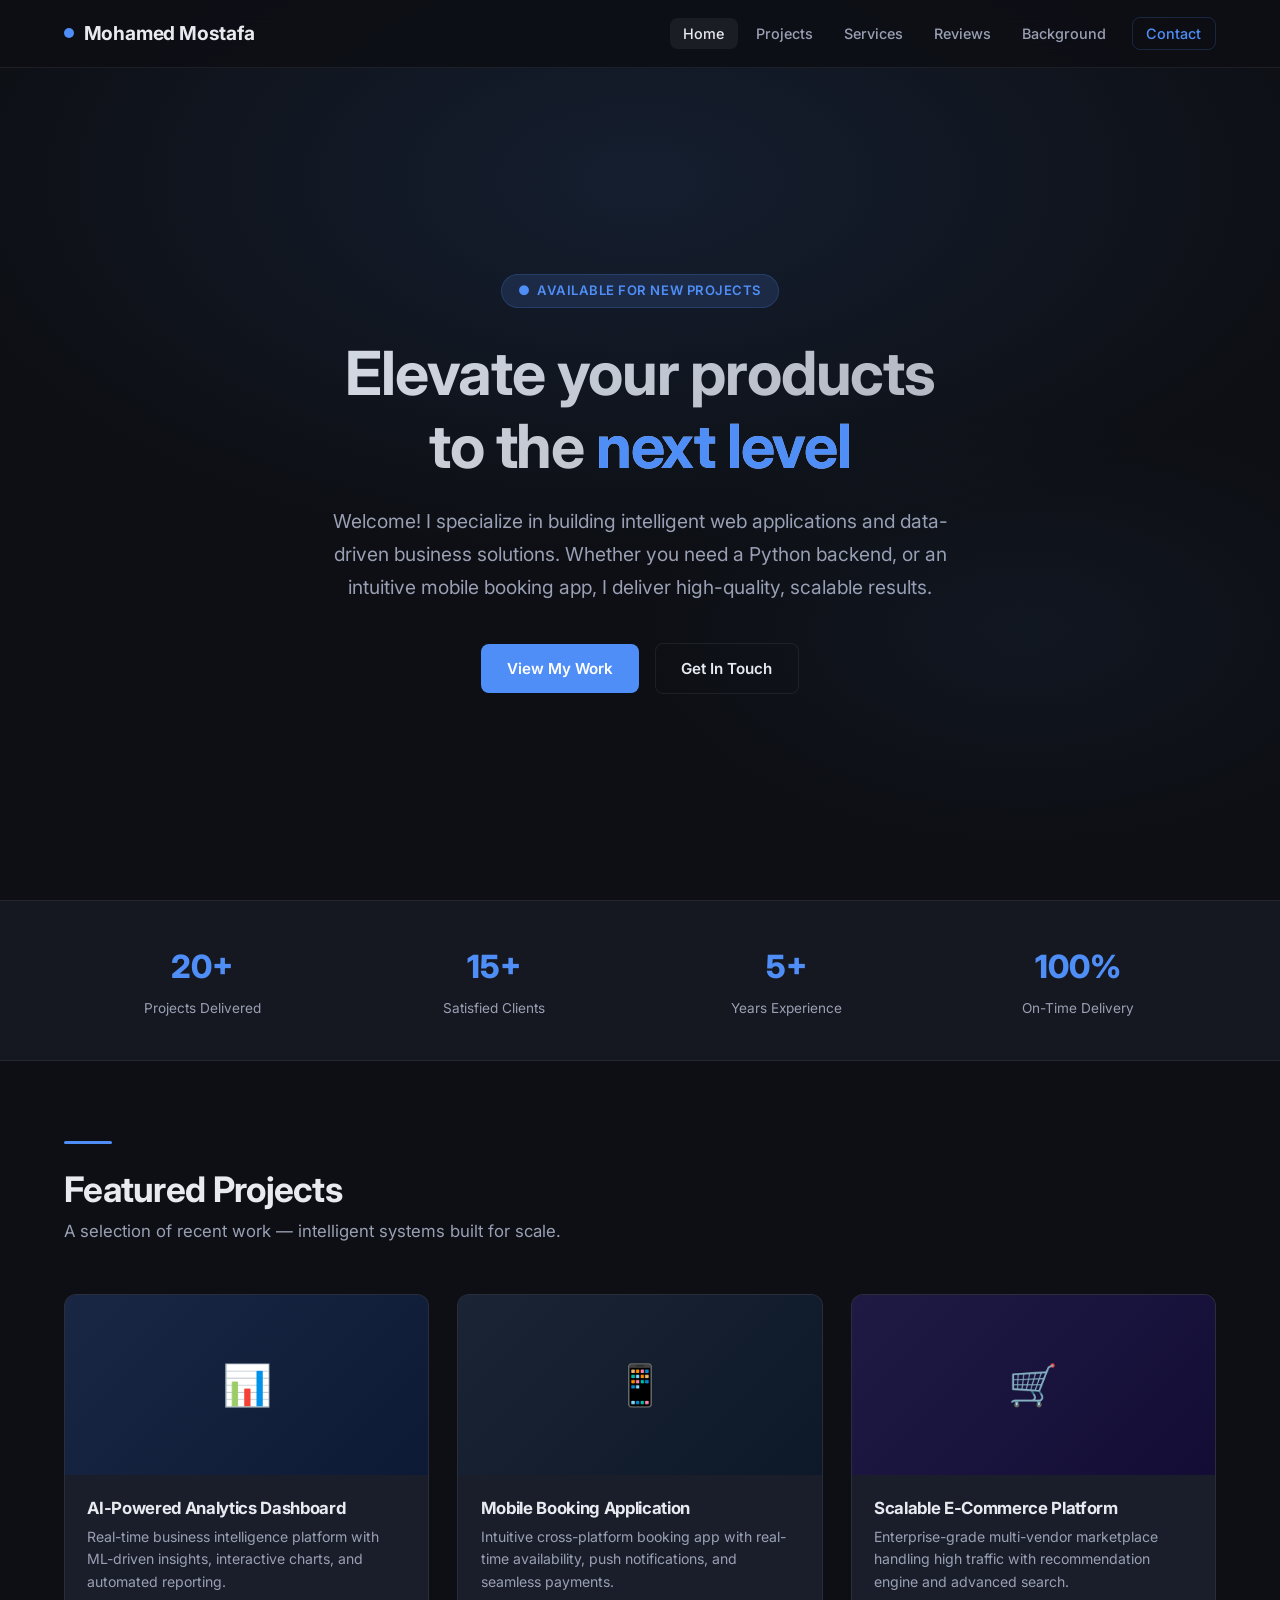
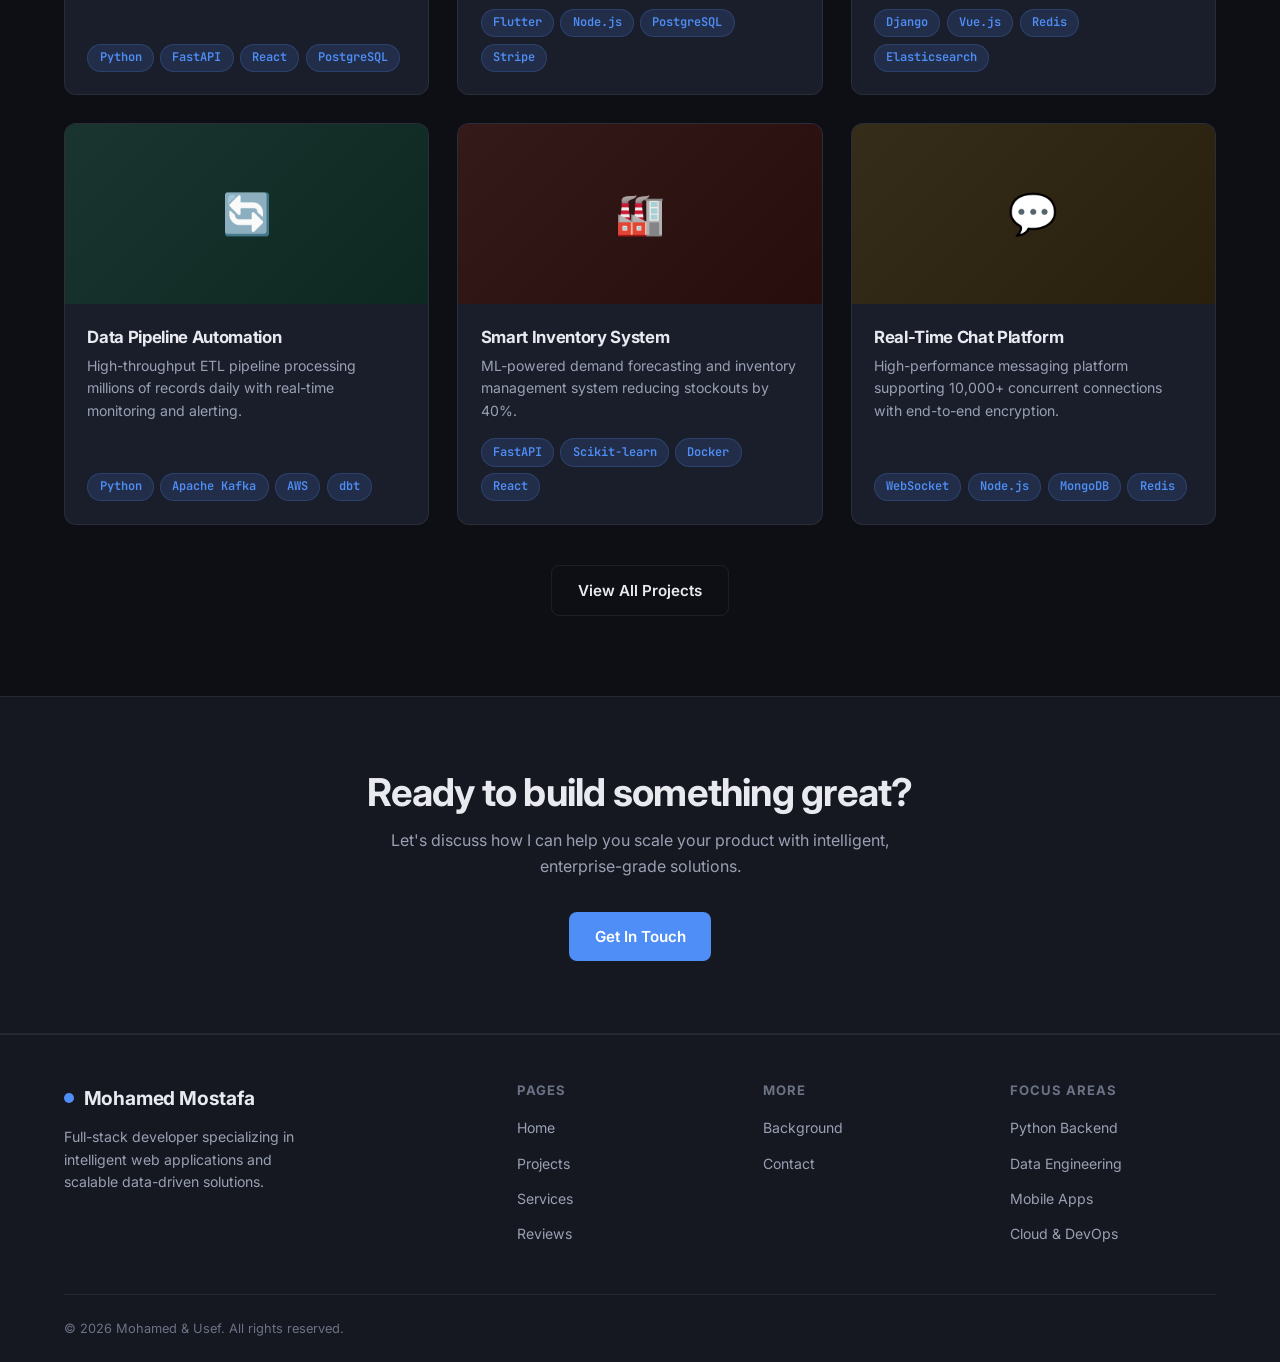
==== commit da0f2f81: "Update footer copyright to 2026 Mohamed & Usef on all pages Co-authored-by: MohamedMostafa259 <13816" ====
--- a/index.html
+++ b/index.html
@@ -247,7 +247,7 @@
         </div>
       </div>
       <div class="footer-bottom">
-        <p>© 2025 Mohamed Mostafa. All rights reserved.</p>
+        <p>© 2026 Mohamed &amp; Usef. All rights reserved.</p>
       </div>
     </div>
   </footer>
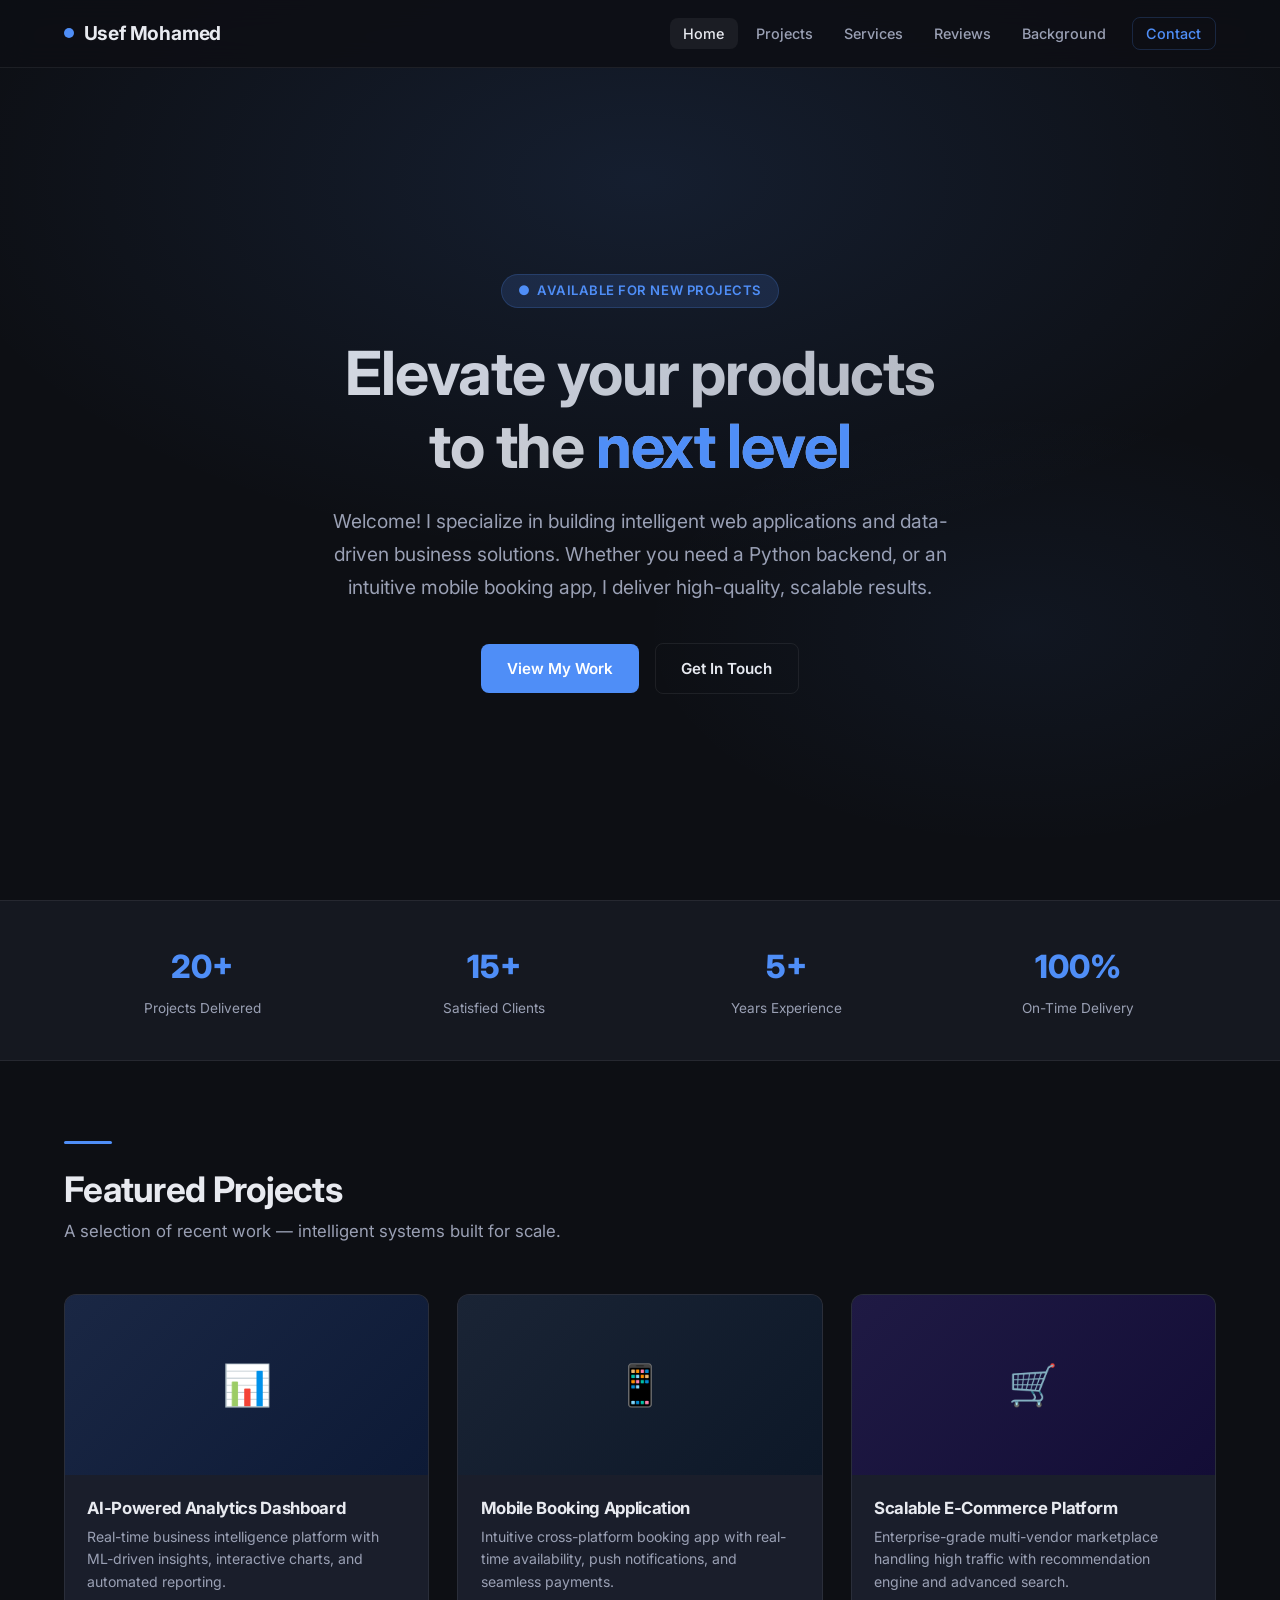
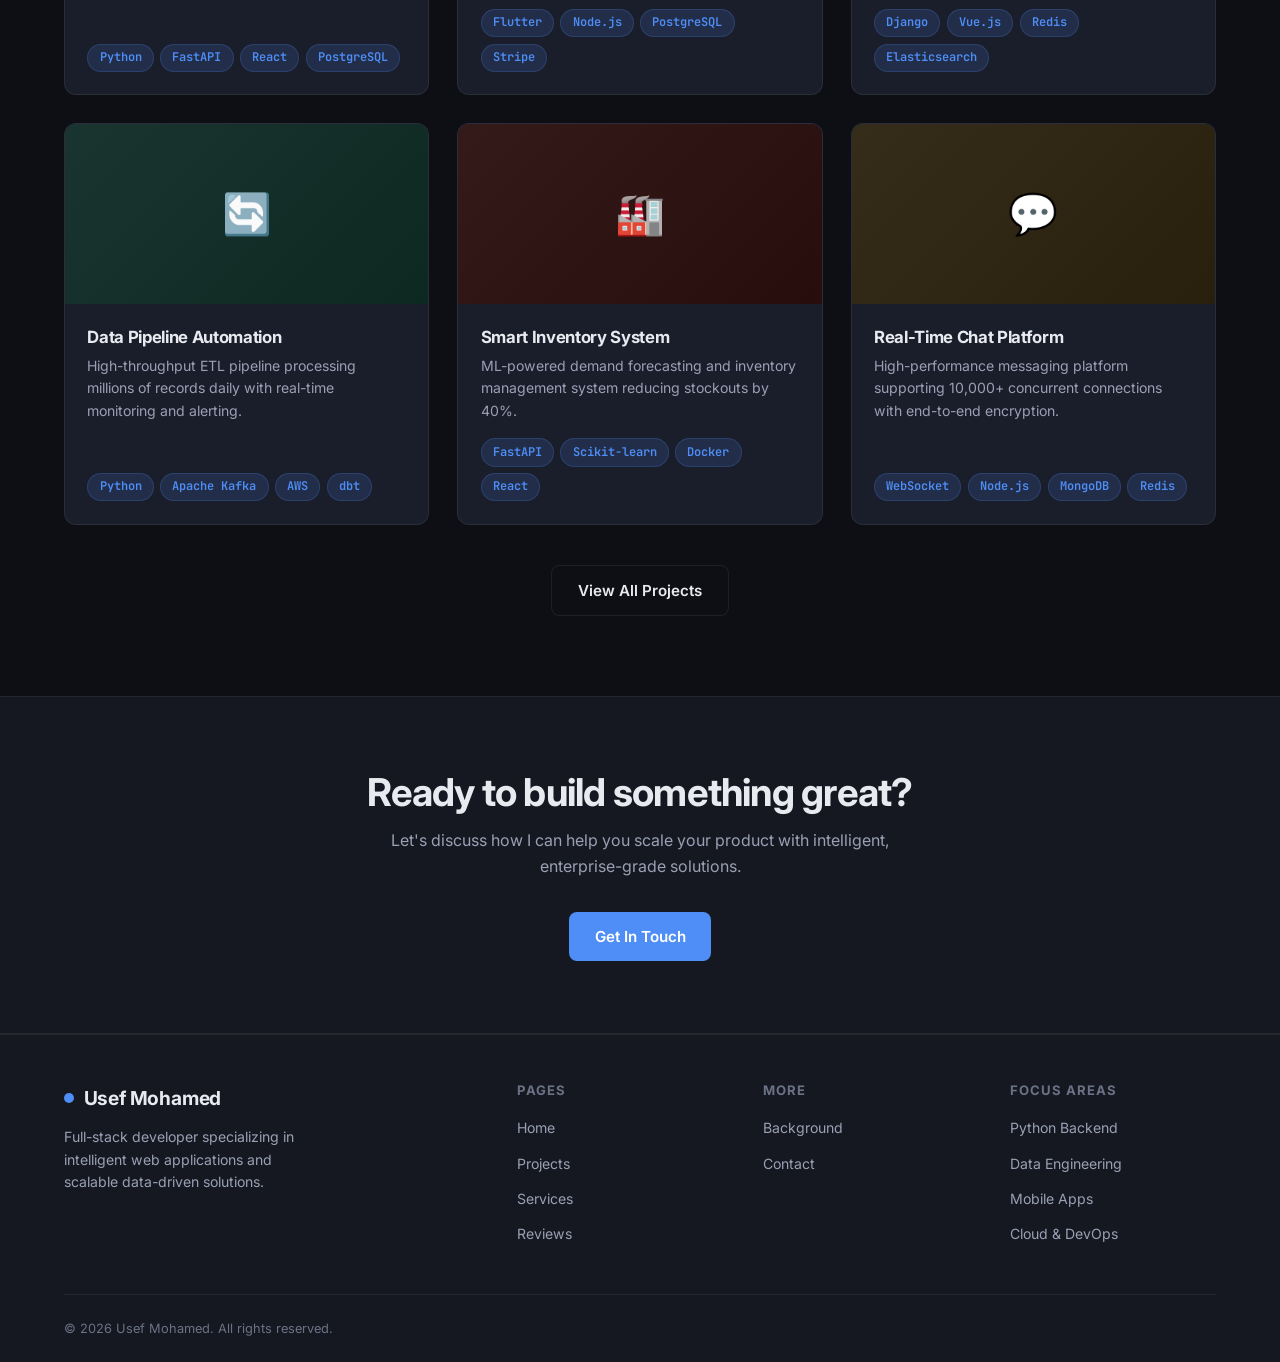
==== commit 2c5c4099: "Replace Mohamed Mostafa with Usef Mohamed, update email, reorder academic page Co-authored-by: Moham" ====
--- a/index.html
+++ b/index.html
@@ -4,7 +4,7 @@
   <meta charset="UTF-8" />
   <meta name="viewport" content="width=device-width, initial-scale=1.0" />
   <meta name="description" content="Full-stack developer portfolio — intelligent web applications and data-driven business solutions." />
-  <title>Mohamed Mostafa — Full-Stack Developer</title>
+  <title>Usef Mohamed — Full-Stack Developer</title>
   <link rel="preconnect" href="https://fonts.googleapis.com" />
   <link rel="preconnect" href="https://fonts.gstatic.com" crossorigin />
   <link href="https://fonts.googleapis.com/css2?family=Inter:wght@400;500;600;700;800&family=JetBrains+Mono:wght@400;600&display=swap" rel="stylesheet" />
@@ -15,9 +15,9 @@
   <!-- ===== NAVIGATION ===== -->
   <nav class="navbar" role="navigation" aria-label="Main navigation">
     <div class="container nav-inner">
-      <a href="index.html" class="nav-logo" aria-label="Mohamed Mostafa — home">
+      <a href="index.html" class="nav-logo" aria-label="Usef Mohamed — home">
         <span class="logo-dot" aria-hidden="true"></span>
-        Mohamed Mostafa
+        Usef Mohamed
       </a>
       <button class="nav-toggle" aria-controls="nav-links" aria-expanded="false" aria-label="Toggle navigation menu">
         <span></span><span></span><span></span>
@@ -216,7 +216,7 @@
         <div class="footer-brand">
           <a href="index.html" class="nav-logo">
             <span class="logo-dot" aria-hidden="true"></span>
-            Mohamed Mostafa
+            Usef Mohamed
           </a>
           <p>Full-stack developer specializing in intelligent web applications and scalable data-driven solutions.</p>
         </div>
@@ -247,7 +247,7 @@
         </div>
       </div>
       <div class="footer-bottom">
-        <p>© 2026 Mohamed &amp; Usef. All rights reserved.</p>
+        <p>© 2026 Usef Mohamed. All rights reserved.</p>
       </div>
     </div>
   </footer>
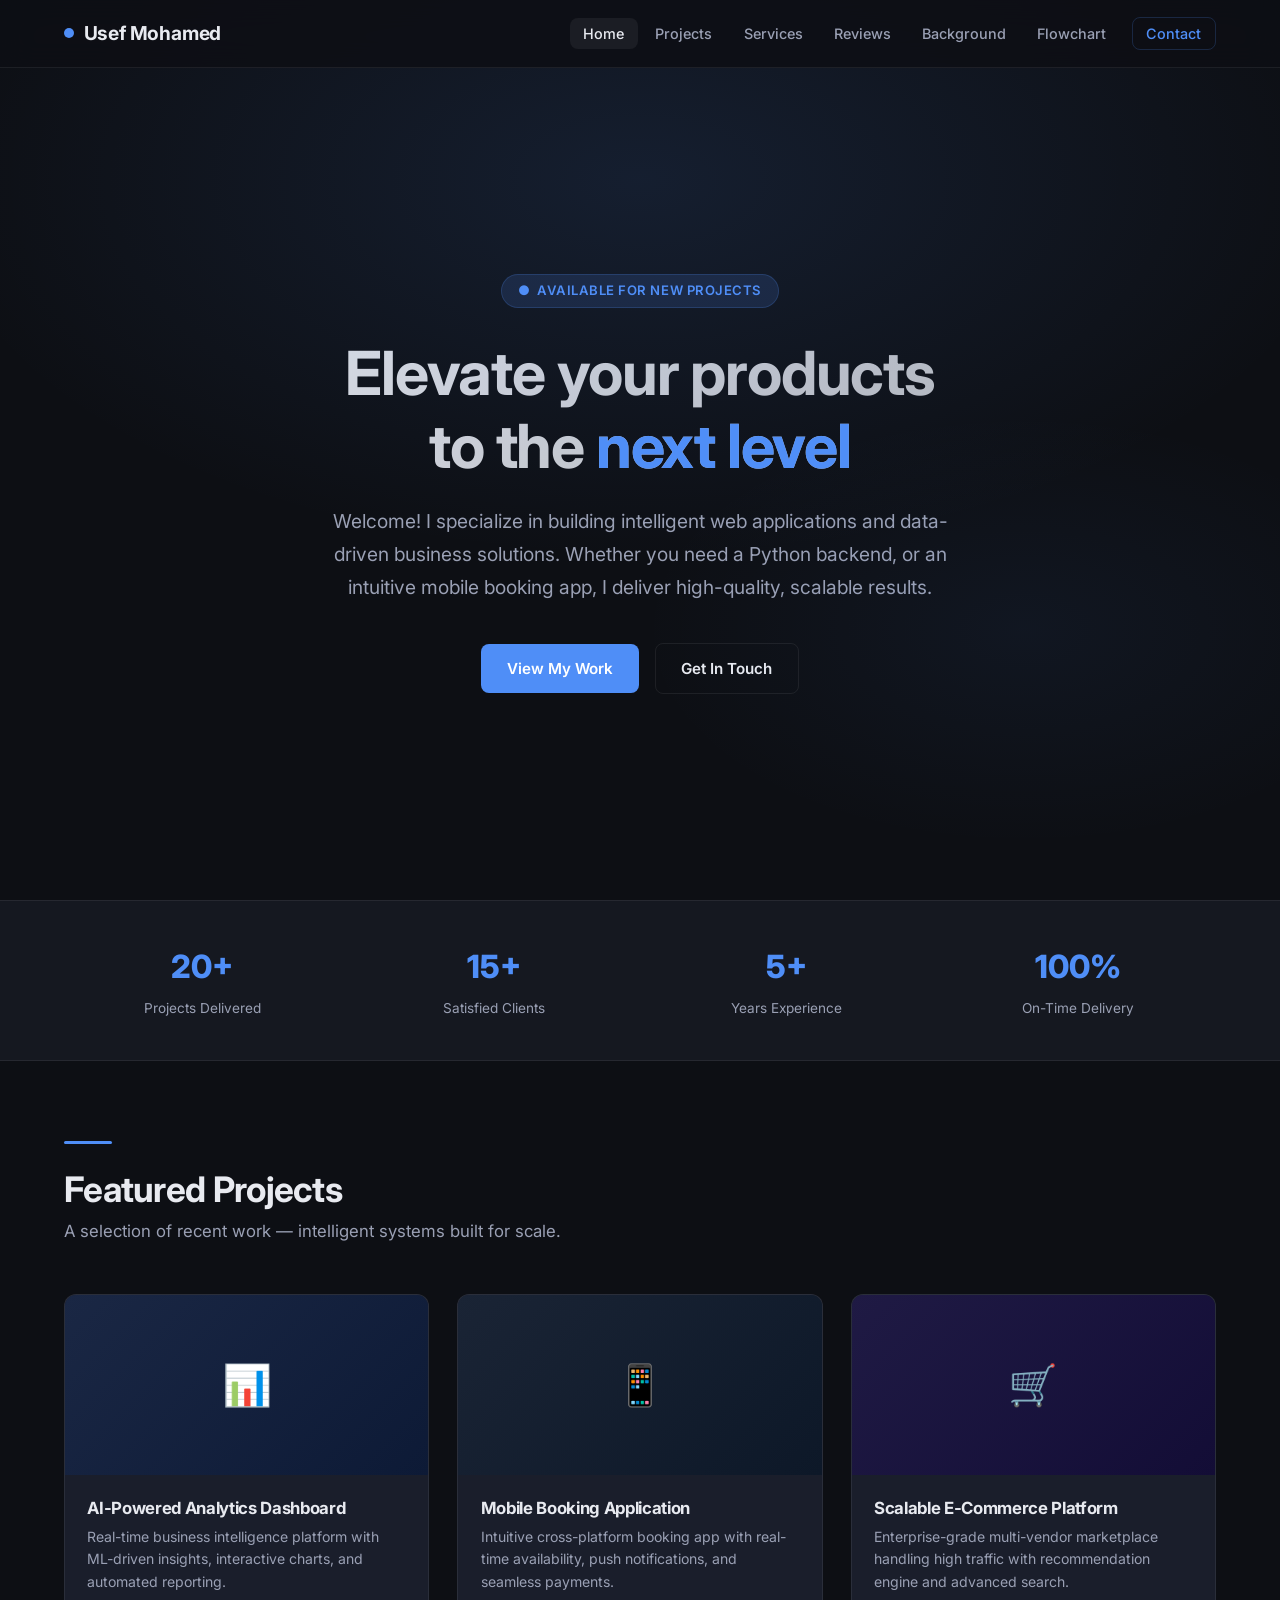
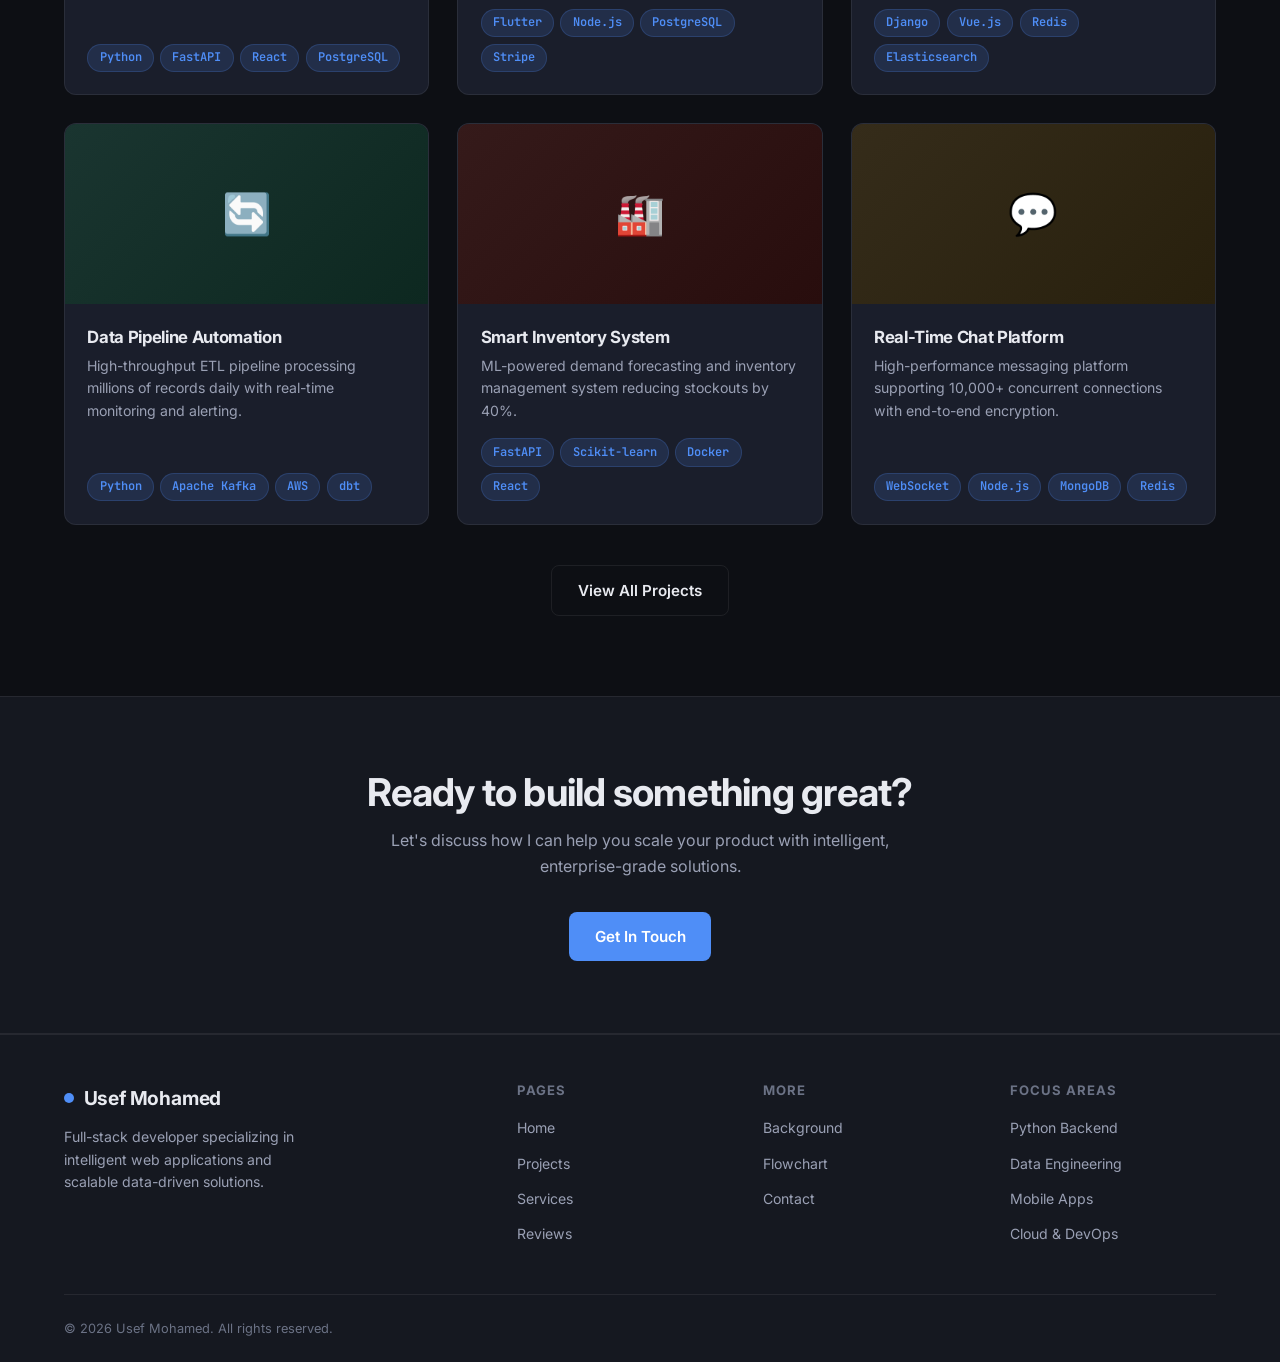
==== commit 40bb92d8: "Add site-structure flowchart page and update README with Mermaid diagram Co-authored-by: MohamedMost" ====
--- a/index.html
+++ b/index.html
@@ -28,6 +28,7 @@
         <li><a href="services.html">Services</a></li>
         <li><a href="reviews.html">Reviews</a></li>
         <li><a href="academic.html">Background</a></li>
+        <li><a href="flowchart.html">Flowchart</a></li>
         <li><a href="contact.html" class="nav-cta">Contact</a></li>
       </ul>
     </div>
@@ -233,6 +234,7 @@
           <h4>More</h4>
           <ul>
             <li><a href="academic.html">Background</a></li>
+            <li><a href="flowchart.html">Flowchart</a></li>
             <li><a href="contact.html">Contact</a></li>
           </ul>
         </div>
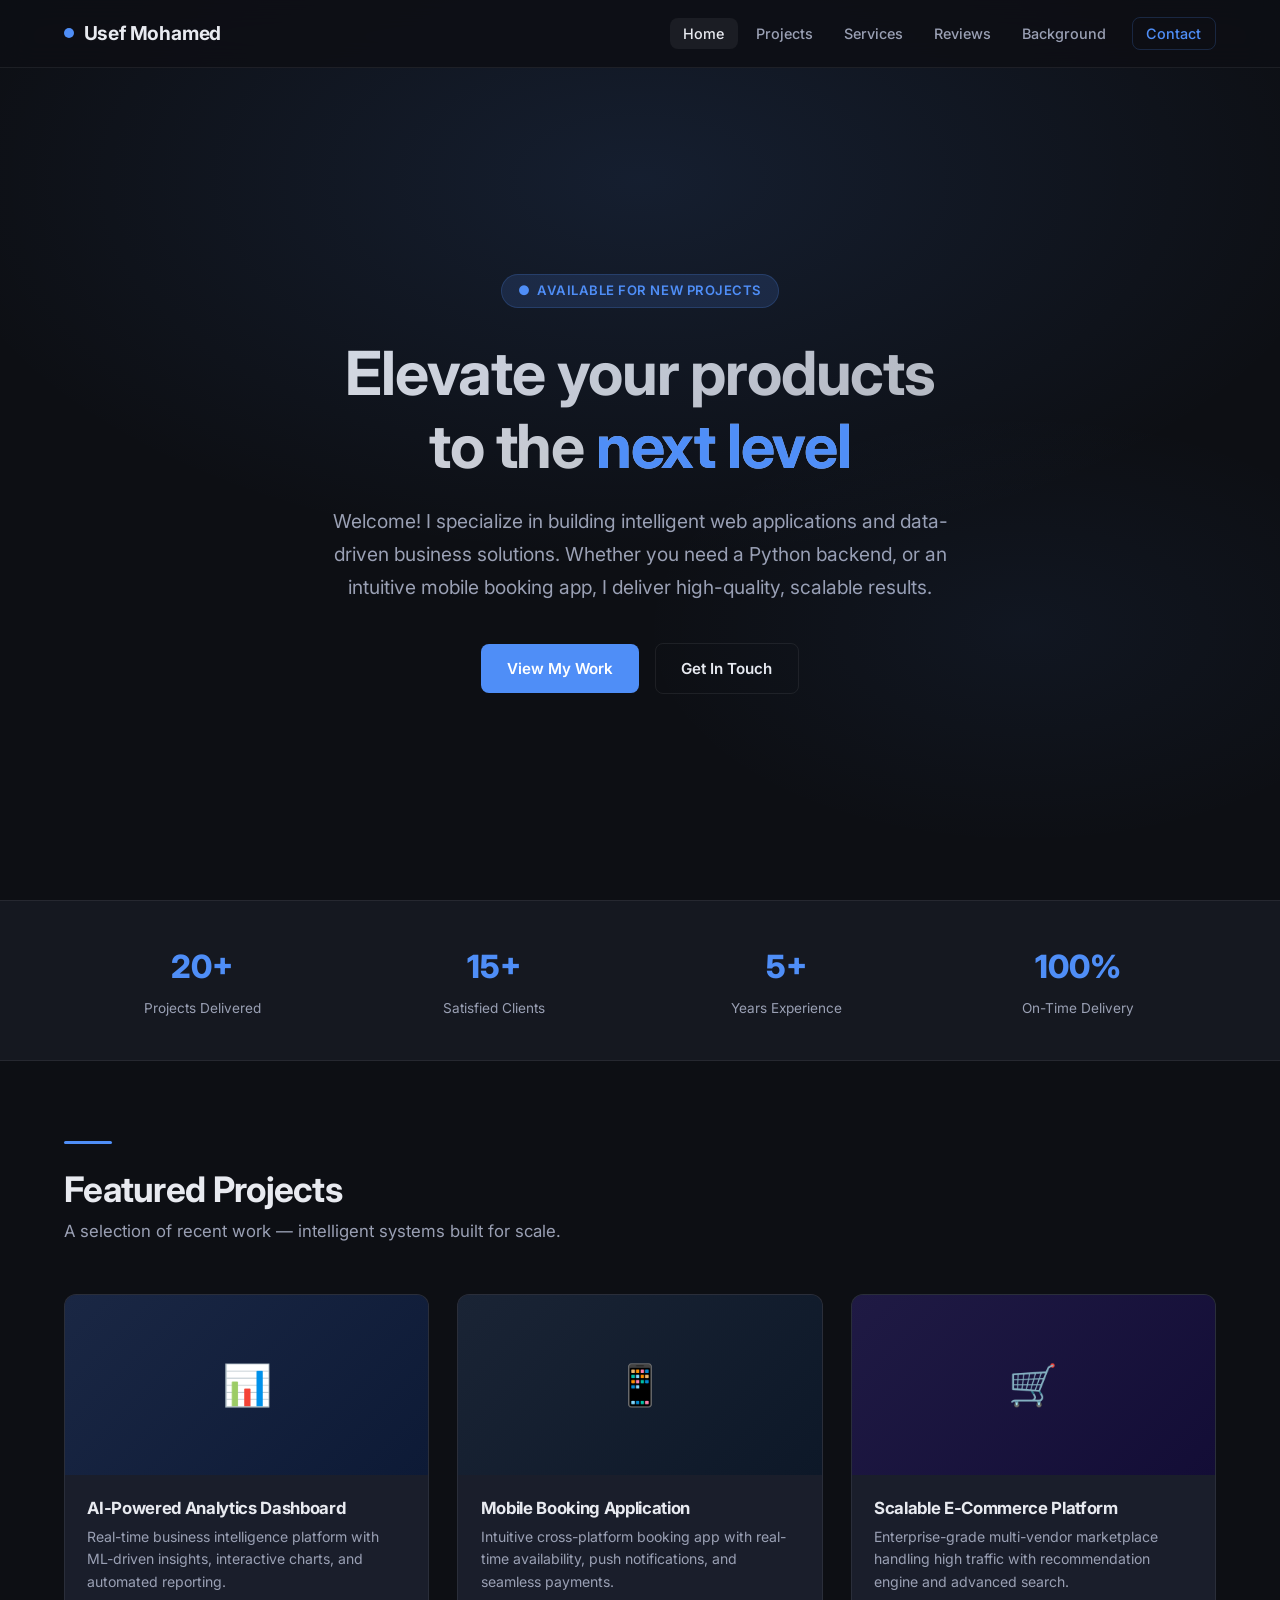
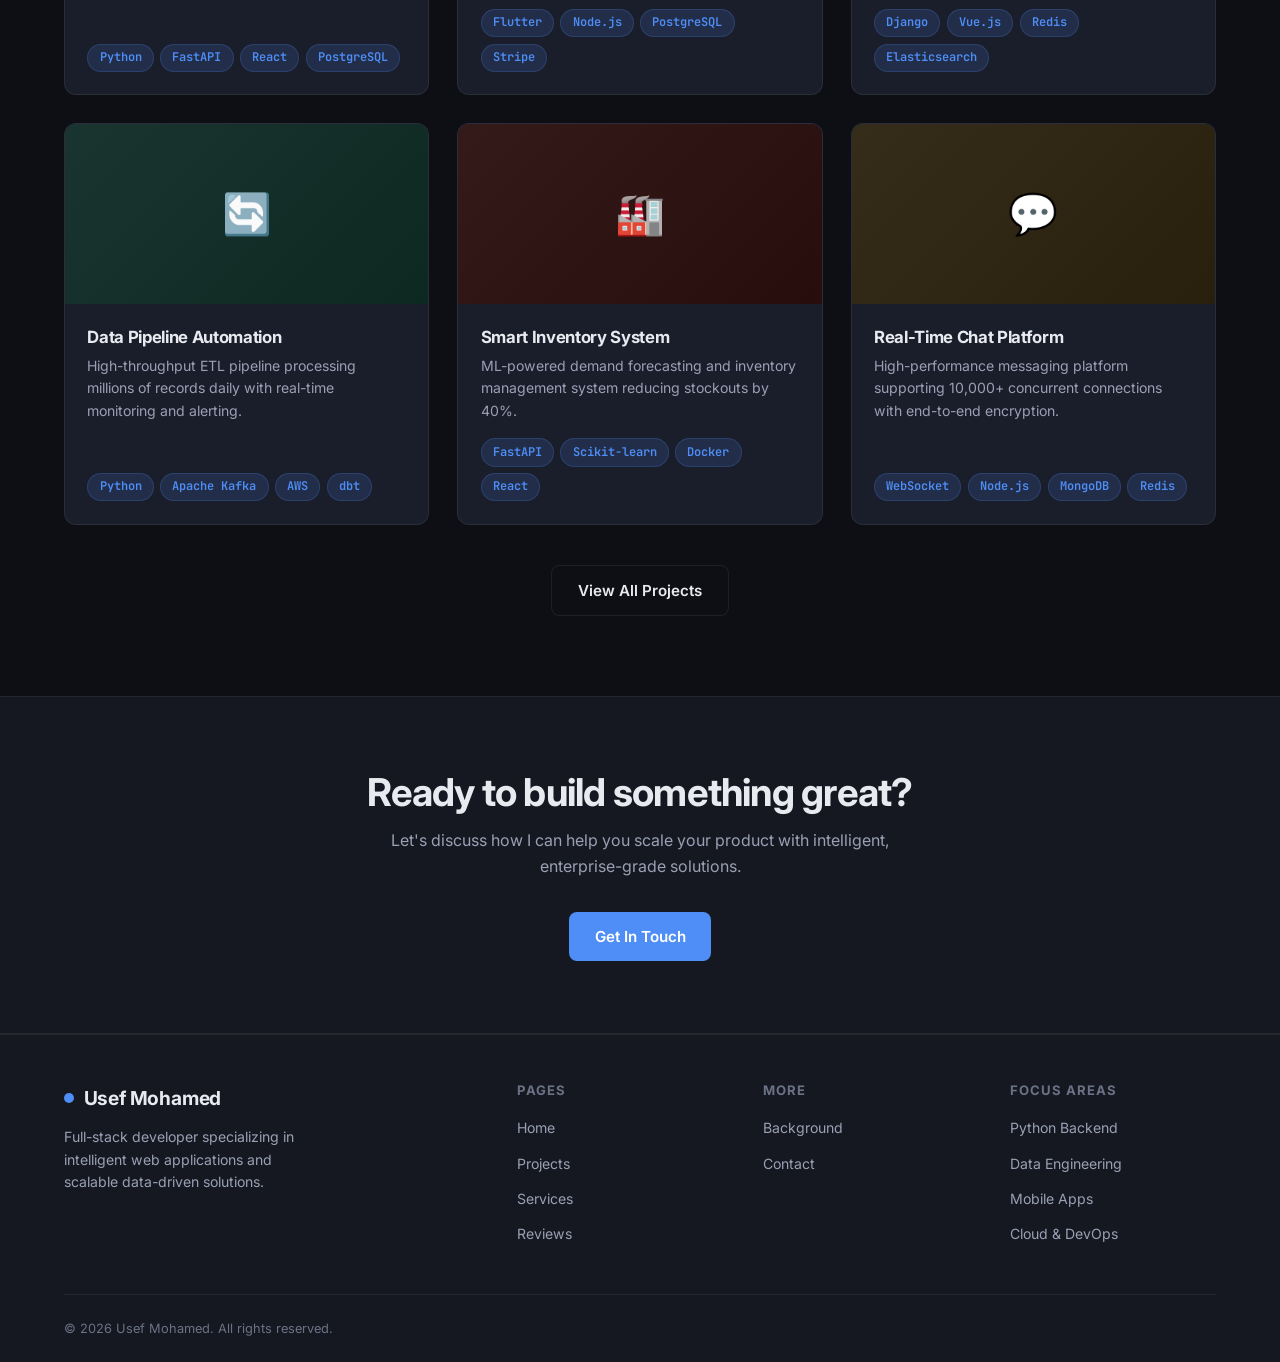
==== commit 4c7f838f: "Remove flowchart page and all links from web interface Co-authored-by: MohamedMostafa259 <138163382+" ====
--- a/index.html
+++ b/index.html
@@ -28,7 +28,6 @@
         <li><a href="services.html">Services</a></li>
         <li><a href="reviews.html">Reviews</a></li>
         <li><a href="academic.html">Background</a></li>
-        <li><a href="flowchart.html">Flowchart</a></li>
         <li><a href="contact.html" class="nav-cta">Contact</a></li>
       </ul>
     </div>
@@ -234,7 +233,6 @@
           <h4>More</h4>
           <ul>
             <li><a href="academic.html">Background</a></li>
-            <li><a href="flowchart.html">Flowchart</a></li>
             <li><a href="contact.html">Contact</a></li>
           </ul>
         </div>
